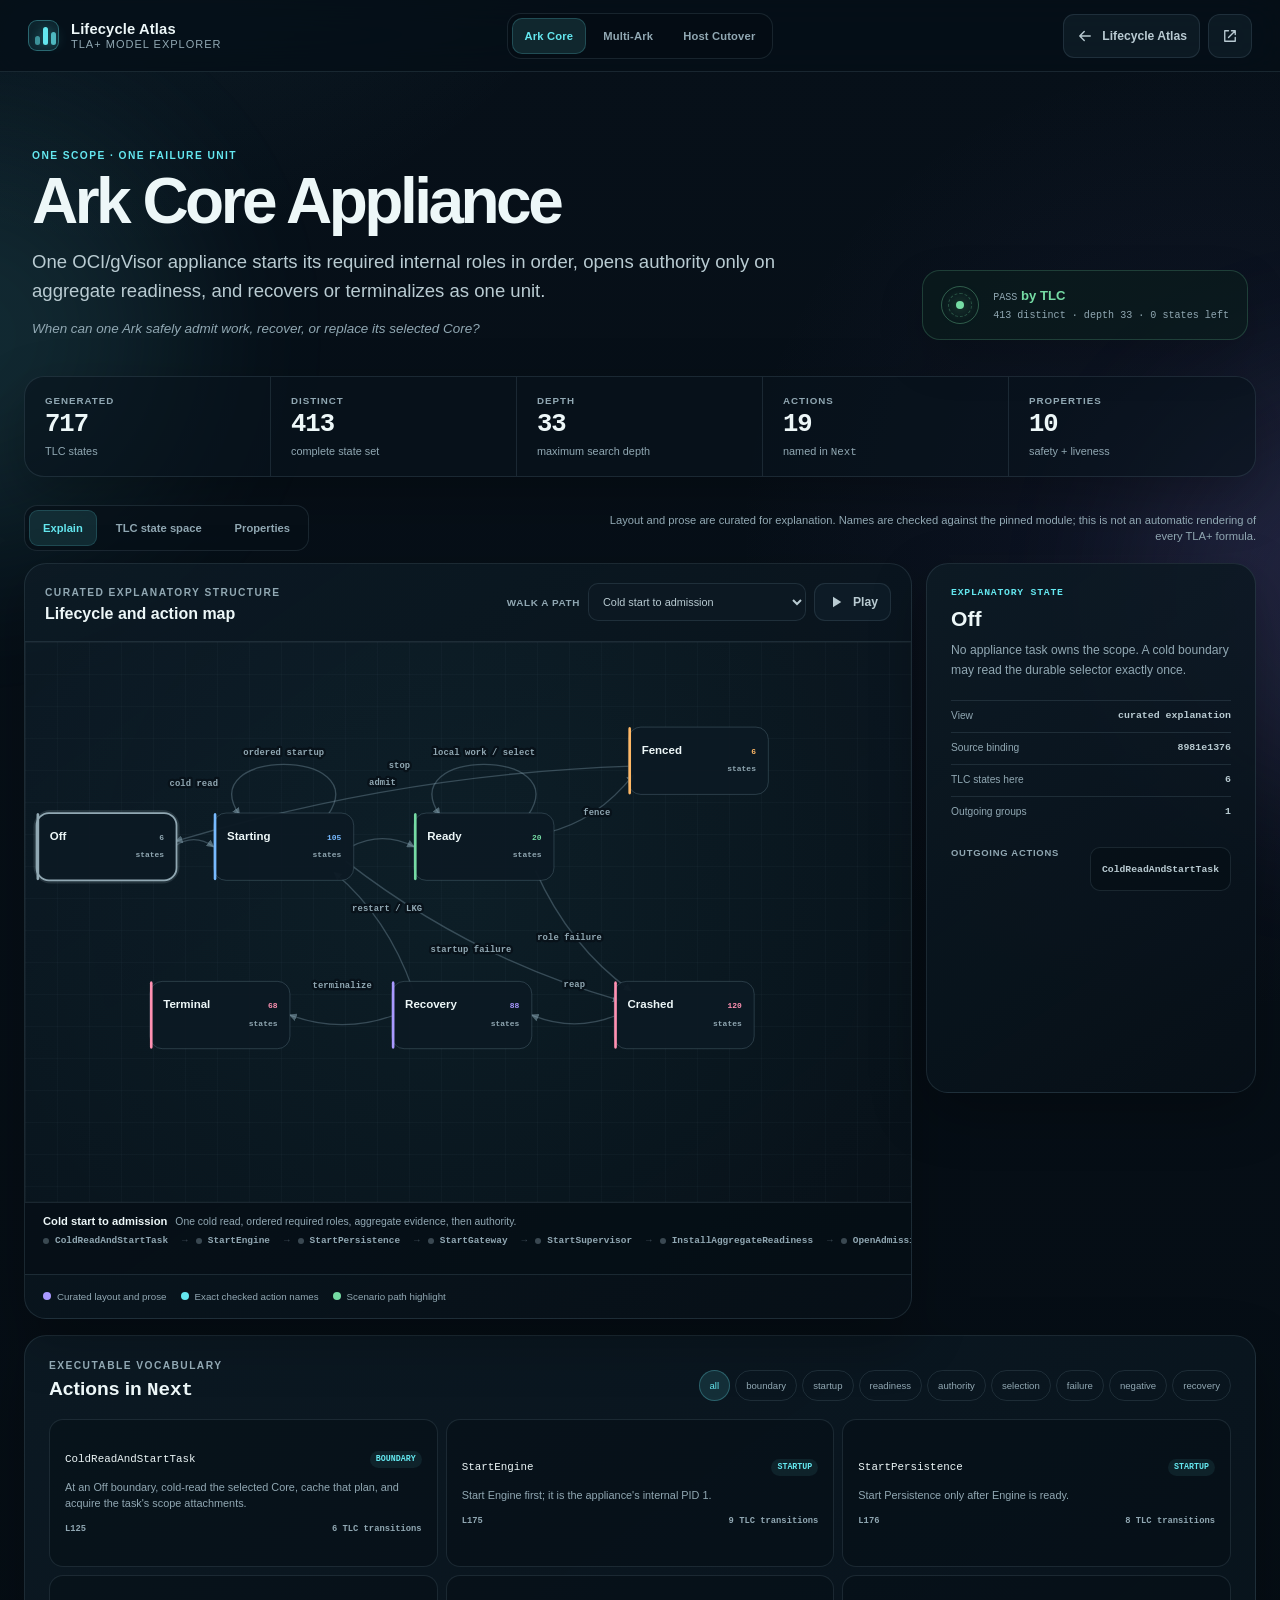
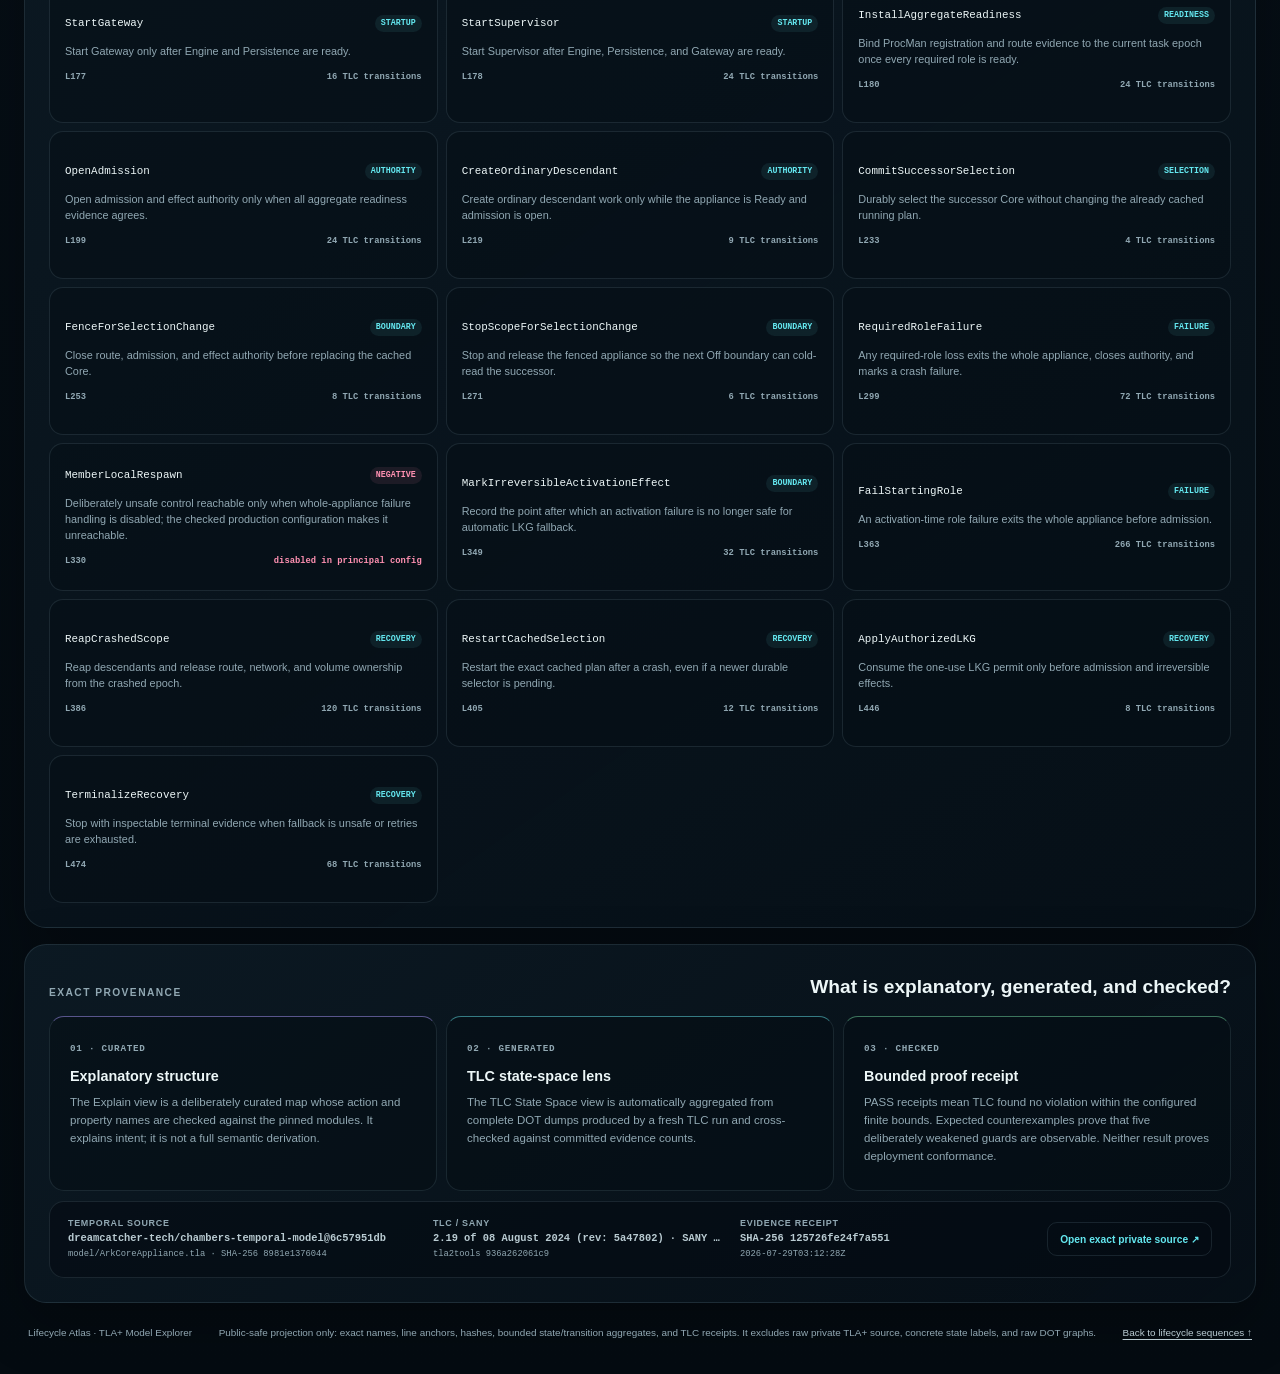
==== site/tla/index.html @ 29301f09 "feat: add checked TLA+ model explorer" ====
<!doctype html>
<html lang="en">
  <head>
    <meta charset="utf-8" />
    <meta name="viewport" content="width=device-width, initial-scale=1" />
    <meta name="description" content="Interactive, source-bound visualization of the Chambers TLA+ models and genuine TLC state-space evidence." />
    <meta name="color-scheme" content="dark" />
    <title>TLA+ Model Explorer · Lifecycle Atlas</title>
    <link rel="icon" href="../favicon.svg" type="image/svg+xml" />
    <link rel="stylesheet" href="../styles.css" />
    <link rel="stylesheet" href="./styles.css" />
    <script src="./model-data.js" defer></script>
    <script src="./app.js" defer></script>
  </head>
  <body class="tla-page">
    <a class="skip-link" href="#main-content">Skip to model explorer</a>
    <div class="ambient ambient-one" aria-hidden="true"></div>
    <div class="ambient ambient-two" aria-hidden="true"></div>

    <header class="topbar tla-topbar">
      <a class="brand" href="../" aria-label="Back to Lifecycle Atlas">
        <span class="brand-mark" aria-hidden="true"><span></span><span></span><span></span></span>
        <span class="brand-copy">
          <strong>Lifecycle Atlas</strong>
          <small>TLA+ model explorer</small>
        </span>
      </a>

      <nav class="model-switcher" id="modelSwitcher" aria-label="TLA+ model"></nav>

      <div class="top-actions">
        <a class="quiet-button atlas-link" href="../">
          <svg viewBox="0 0 24 24" aria-hidden="true"><path d="M5 12h14M11 6l-6 6 6 6" /></svg>
          <span>Lifecycle Atlas</span>
        </a>
        <a class="icon-button source-link" id="headerSourceLink" href="#" target="_blank" rel="noopener noreferrer" aria-label="Open exact temporal-model commit">
          <svg viewBox="0 0 24 24" aria-hidden="true"><path d="M14 5h5v5M10 14 19 5M19 14v5H5V5h5" /></svg>
        </a>
      </div>
    </header>

    <main id="main-content" class="tla-main">
      <section class="model-hero" aria-labelledby="modelTitle">
        <div class="hero-copy">
          <p class="eyebrow" id="modelEyebrow">Checked temporal model</p>
          <h1 id="modelTitle">Loading TLA+ model…</h1>
          <p class="hero-summary" id="modelSummary"></p>
          <p class="hero-question" id="modelQuestion"></p>
        </div>
        <div class="hero-receipt" aria-label="Model-check receipt">
          <span class="pass-orbit" aria-hidden="true"><i></i></span>
          <div>
            <strong><span id="heroStatus">—</span> by TLC</strong>
            <span id="heroReceipt">Loading checked evidence…</span>
          </div>
        </div>
      </section>

      <section class="metric-row" aria-label="Current model statistics">
        <article class="metric-card"><span>Generated</span><strong id="metricGenerated">—</strong><small>TLC states</small></article>
        <article class="metric-card"><span>Distinct</span><strong id="metricDistinct">—</strong><small>complete state set</small></article>
        <article class="metric-card"><span>Depth</span><strong id="metricDepth">—</strong><small>maximum search depth</small></article>
        <article class="metric-card"><span>Actions</span><strong id="metricActions">—</strong><small>named in <code>Next</code></small></article>
        <article class="metric-card"><span>Properties</span><strong id="metricProperties">—</strong><small>safety + liveness</small></article>
      </section>

      <section class="view-bar" aria-label="Visualization mode">
        <div class="view-tabs" id="viewTabs" role="tablist" aria-label="Visualization mode">
          <button type="button" role="tab" data-view="explain" aria-selected="true">Explain</button>
          <button type="button" role="tab" data-view="state-space" aria-selected="false">TLC state space</button>
          <button type="button" role="tab" data-view="properties" aria-selected="false">Properties</button>
        </div>
        <p id="viewDisclosure">Curated explanatory structure; exact names are checked against the module.</p>
      </section>

      <section class="explorer-grid">
        <article class="visual-card">
          <header class="visual-toolbar">
            <div>
              <span class="tool-label" id="visualKicker">Behavior map</span>
              <h2 id="visualTitle">Model structure</h2>
            </div>
            <div class="scenario-controls" id="scenarioControls">
              <label for="scenarioSelect">Walk a path</label>
              <select id="scenarioSelect" aria-label="Choose an explanatory path"></select>
              <button class="quiet-button" id="scenarioPlay" type="button" aria-label="Play selected path">
                <svg viewBox="0 0 24 24" aria-hidden="true"><path d="m8 5 11 7-11 7Z" /></svg>
                <span>Play</span>
              </button>
            </div>
          </header>

          <div class="visual-stage" id="visualStage">
            <svg id="modelSvg" viewBox="0 0 1000 600" role="img" aria-labelledby="visualTitle visualDescription"></svg>
            <p class="sr-only" id="visualDescription">Interactive model diagram. Select a state or action for details.</p>
            <div class="properties-view" id="propertiesView" hidden></div>
          </div>

          <div class="scenario-strip" id="scenarioStrip" aria-live="polite"></div>
          <footer class="visual-legend" id="visualLegend"></footer>
        </article>

        <aside class="model-inspector" aria-labelledby="inspectorTitle">
          <div class="inspector-kicker" id="inspectorKicker">Selected state</div>
          <h2 id="inspectorTitle">Choose a node</h2>
          <p id="inspectorDescription"></p>
          <dl class="inspector-facts" id="inspectorFacts"></dl>
          <div class="inspector-actions" id="inspectorActions"></div>
        </aside>
      </section>

      <section class="action-section" aria-labelledby="actionHeading">
        <header>
          <div>
            <p class="eyebrow">Executable vocabulary</p>
            <h2 id="actionHeading">Actions in <code>Next</code></h2>
          </div>
          <div class="action-filter" id="actionFilter" aria-label="Filter actions"></div>
        </header>
        <div class="action-grid" id="actionGrid"></div>
      </section>

      <section class="evidence-section" aria-labelledby="evidenceHeading">
        <header>
          <p class="eyebrow">Exact provenance</p>
          <h2 id="evidenceHeading">What is explanatory, generated, and checked?</h2>
        </header>
        <div class="evidence-grid">
          <article class="evidence-card curated">
            <span>01 · Curated</span>
            <h3>Explanatory structure</h3>
            <p id="curatedExplanation"></p>
          </article>
          <article class="evidence-card derived">
            <span>02 · Generated</span>
            <h3>TLC state-space lens</h3>
            <p id="derivedExplanation"></p>
          </article>
          <article class="evidence-card checked">
            <span>03 · Checked</span>
            <h3>Bounded proof receipt</h3>
            <p id="proofExplanation"></p>
          </article>
        </div>
        <div class="source-receipt">
          <div>
            <span class="receipt-label">Temporal source</span>
            <strong id="receiptCommit">—</strong>
            <small id="receiptModule">—</small>
          </div>
          <div>
            <span class="receipt-label">TLC / SANY</span>
            <strong id="receiptTooling">—</strong>
            <small id="receiptJar">—</small>
          </div>
          <div>
            <span class="receipt-label">Evidence receipt</span>
            <strong id="receiptEvidence">—</strong>
            <small id="receiptGenerated">—</small>
          </div>
          <a id="receiptSourceLink" href="#" target="_blank" rel="noopener noreferrer">Open exact private source ↗</a>
        </div>
      </section>

      <footer class="tla-footer">
        <span>Lifecycle Atlas · TLA+ Model Explorer</span>
        <span id="footerBoundary">Public-safe projection; bounded model evidence is not deployment conformance.</span>
        <a href="../">Back to lifecycle sequences ↑</a>
      </footer>
    </main>

    <noscript>This explorer requires JavaScript to render the generated model projection.</noscript>
  </body>
</html>
---- site/styles.css ----
@layer reset, base, components, utilities, responsive;

@layer reset {
  *, *::before, *::after { box-sizing: border-box; }
  html { scroll-behavior: smooth; overflow-anchor: none; }
  body, h1, h2, h3, p, dl, dd { margin: 0; }
  button, input, select { font: inherit; }
  button { color: inherit; }
  svg { display: block; }
  [hidden] { display: none !important; }
}

@layer base {
  :root {
    color-scheme: dark;
    --bg: #071019;
    --bg-deep: #040b11;
    --surface: rgba(12, 24, 34, 0.88);
    --surface-solid: #0c1822;
    --surface-raised: #11212d;
    --surface-soft: rgba(19, 36, 48, 0.62);
    --line: rgba(165, 201, 216, 0.13);
    --line-strong: rgba(165, 201, 216, 0.24);
    --text: #edf7f8;
    --muted: #91a8b3;
    --muted-strong: #b9cbd2;
    --i3: #64e7ef;
    --i3-soft: rgba(100, 231, 239, 0.12);
    --host: #ffb866;
    --host-soft: rgba(255, 184, 102, 0.12);
    --violet: #a999ff;
    --green: #75dba4;
    --rose: #ff91b2;
    --blue: #77baff;
    --danger: #ff7c86;
    --focus: rgba(100, 231, 239, 0.52);
    --doc-accent: var(--i3);
    --doc-accent-soft: rgba(100, 231, 239, 0.1);
    --shadow: 0 20px 55px rgba(0, 0, 0, 0.27);
    --radius-xl: 24px;
    --radius-lg: 18px;
    --radius-md: 13px;
    --mono: "SFMono-Regular", "Cascadia Code", "Roboto Mono", Consolas, monospace;
    --sans: Inter, ui-sans-serif, -apple-system, BlinkMacSystemFont, "Segoe UI", sans-serif;
  }

  body {
    min-height: 100vh;
    overflow-x: hidden;
    background:
      radial-gradient(circle at 10% -10%, rgba(81, 172, 191, 0.13), transparent 34rem),
      radial-gradient(circle at 95% 18%, rgba(109, 86, 180, 0.10), transparent 30rem),
      linear-gradient(180deg, var(--bg) 0%, var(--bg-deep) 100%);
    color: var(--text);
    font-family: var(--sans);
    -webkit-font-smoothing: antialiased;
  }

  body[data-document="cardflow"] {
    --doc-accent: var(--violet);
    --doc-accent-soft: rgba(169, 153, 255, 0.11);
  }

  body::before {
    position: fixed;
    inset: 0;
    z-index: -3;
    content: "";
    pointer-events: none;
    opacity: 0.16;
    background-image:
      linear-gradient(rgba(255, 255, 255, 0.025) 1px, transparent 1px),
      linear-gradient(90deg, rgba(255, 255, 255, 0.025) 1px, transparent 1px);
    background-size: 44px 44px;
    mask-image: linear-gradient(to bottom, black, transparent 72%);
  }

  button, select, input { -webkit-tap-highlight-color: transparent; }
  button { border: 0; cursor: pointer; }
  button:focus-visible, select:focus-visible, input:focus-visible, [tabindex]:focus-visible, a:focus-visible {
    outline: 2px solid var(--i3);
    outline-offset: 3px;
  }

  a { color: inherit; }
  code, kbd { font-family: var(--mono); }
  ::selection { background: rgba(100, 231, 239, 0.25); color: white; }
  ::-webkit-scrollbar { width: 10px; height: 10px; }
  ::-webkit-scrollbar-track { background: rgba(3, 10, 15, 0.38); }
  ::-webkit-scrollbar-thumb { border: 3px solid transparent; border-radius: 999px; background: rgba(137, 170, 183, 0.32); background-clip: padding-box; }
  ::-webkit-scrollbar-thumb:hover { background: rgba(137, 170, 183, 0.5); background-clip: padding-box; }
}

@layer components {
  .ambient {
    position: fixed;
    z-index: -2;
    width: 26rem;
    height: 26rem;
    border-radius: 999px;
    pointer-events: none;
    filter: blur(90px);
    opacity: 0.12;
  }
  .ambient-one { top: 8rem; left: -15rem; background: var(--i3); }
  .ambient-two { top: 43%; right: -18rem; background: var(--violet); }

  .skip-link {
    position: fixed;
    z-index: 100;
    top: 0.75rem;
    left: 0.75rem;
    padding: 0.7rem 1rem;
    border-radius: 10px;
    background: var(--text);
    color: var(--bg);
    font-weight: 700;
    transform: translateY(-180%);
    transition: transform 160ms ease;
  }
  .skip-link:focus { transform: translateY(0); }

  .topbar {
    position: sticky;
    z-index: 40;
    top: 0;
    display: grid;
    grid-template-columns: 1fr auto 1fr;
    align-items: center;
    min-height: 72px;
    padding: 0 28px;
    border-bottom: 1px solid var(--line);
    background: rgba(6, 15, 23, 0.78);
    backdrop-filter: blur(22px) saturate(140%);
  }

  .brand {
    display: inline-flex;
    justify-self: start;
    align-items: center;
    min-height: 44px;
    gap: 12px;
    text-decoration: none;
  }
  .brand-mark {
    position: relative;
    display: grid;
    grid-template-columns: repeat(3, 5px);
    align-items: end;
    gap: 3px;
    width: 31px;
    height: 31px;
    padding: 6px;
    border: 1px solid rgba(100, 231, 239, 0.35);
    border-radius: 9px;
    background: rgba(100, 231, 239, 0.08);
    box-shadow: inset 0 0 20px rgba(100, 231, 239, 0.04);
  }
  .brand-mark span { width: 5px; border-radius: 5px; background: var(--i3); box-shadow: 0 0 12px rgba(100, 231, 239, 0.4); }
  .brand-mark span:nth-child(1) { height: 9px; opacity: 0.55; }
  .brand-mark span:nth-child(2) { height: 18px; }
  .brand-mark span:nth-child(3) { height: 13px; opacity: 0.75; }
  .brand-copy { display: grid; gap: 1px; }
  .brand-copy strong { font-size: 0.92rem; letter-spacing: 0.01em; }
  .brand-copy small { color: var(--muted); font-size: 0.69rem; letter-spacing: 0.09em; text-transform: uppercase; }

  .document-switcher {
    display: grid;
    grid-template-columns: repeat(2, minmax(112px, 1fr));
    justify-self: center;
    gap: 4px;
    padding: 4px;
    border: 1px solid var(--line);
    border-radius: 14px;
    background: rgba(4, 12, 18, 0.48);
  }
  .document-tab {
    display: grid;
    gap: 3px;
    min-height: 46px;
    padding: 7px 14px;
    border-radius: 10px;
    background: transparent;
    color: var(--muted);
    text-align: left;
  }
  .document-tab span { color: var(--muted-strong); font-size: 0.72rem; font-weight: 740; }
  .document-tab small { font: 0.52rem/1 var(--mono); }
  .document-tab:hover { background: rgba(255, 255, 255, 0.035); color: var(--text); }
  .document-tab.is-active {
    background: var(--doc-accent-soft);
    color: var(--doc-accent);
    box-shadow: inset 0 0 0 1px color-mix(in srgb, var(--doc-accent) 24%, transparent);
  }
  .document-tab.is-active span { color: var(--text); }

  .top-actions { display: flex; justify-self: end; align-items: center; gap: 8px; }
  .icon-button, .quiet-button, .text-button, .transport-button, .play-button, .speed-button {
    display: inline-flex;
    align-items: center;
    justify-content: center;
    border: 1px solid var(--line);
    background: rgba(16, 31, 42, 0.72);
    transition: border-color 160ms ease, background 160ms ease, color 160ms ease, transform 160ms ease;
  }
  .icon-button:hover, .quiet-button:hover, .transport-button:hover, .speed-button:hover { border-color: var(--line-strong); background: rgba(27, 47, 61, 0.85); }
  .icon-button:active, .quiet-button:active, .transport-button:active, .play-button:active { transform: translateY(1px); }
  .icon-button { width: 44px; height: 44px; border-radius: 12px; color: var(--muted-strong); }
  .icon-button.small { width: 44px; height: 44px; border-radius: 11px; font-size: 1.15rem; }
  .icon-button svg, .quiet-button svg { width: 18px; height: 18px; fill: none; stroke: currentColor; stroke-width: 1.8; stroke-linecap: round; stroke-linejoin: round; }
  .quiet-button { min-height: 44px; gap: 8px; padding: 0 12px; border-radius: 11px; color: var(--muted-strong); font-size: 0.76rem; font-weight: 650; }
  .tla-model-link { text-decoration: none; }
  .quiet-button kbd { margin-left: 3px; padding: 3px 5px; border: 1px solid var(--line); border-radius: 5px; color: var(--muted); font-size: 0.61rem; }
  .text-button { padding: 0; border: 0; background: none; color: var(--muted-strong); text-decoration: underline; text-underline-offset: 3px; }

  .mobile-scene-bar { display: none; }

  .workspace {
    display: grid;
    grid-template-columns: 258px minmax(0, 1fr);
    width: min(1720px, 100%);
    margin: 0 auto;
  }

  .journey-panel {
    position: sticky;
    top: 72px;
    align-self: start;
    height: calc(100vh - 72px);
    min-height: 640px;
    padding: 34px 20px 22px 24px;
    overflow-y: auto;
    border-right: 1px solid var(--line);
    background: linear-gradient(180deg, rgba(7, 17, 25, 0.52), rgba(5, 12, 18, 0.15));
  }
  .eyebrow, .tool-label {
    color: var(--muted);
    font-size: 0.64rem;
    font-weight: 760;
    letter-spacing: 0.14em;
    text-transform: uppercase;
  }
  .journey-heading { padding: 0 8px 20px; }
  .journey-heading p { margin-top: 7px; color: var(--muted); font-size: 0.79rem; line-height: 1.45; }
  .journey-list { display: grid; gap: 5px; }
  .journey-item {
    position: relative;
    display: grid;
    grid-template-columns: 31px minmax(0, 1fr) auto;
    align-items: center;
    gap: 9px;
    width: 100%;
    min-height: 58px;
    padding: 8px 9px;
    border: 1px solid transparent;
    border-radius: 13px;
    background: transparent;
    color: var(--muted-strong);
    text-align: left;
  }
  .journey-item::before {
    position: absolute;
    top: 11px;
    bottom: 11px;
    left: -5px;
    width: 2px;
    border-radius: 999px;
    background: var(--doc-accent);
    content: "";
    opacity: 0;
    box-shadow: 0 0 12px var(--doc-accent);
  }
  .journey-item:hover { background: rgba(255, 255, 255, 0.025); color: var(--text); }
  .journey-item.is-active { border-color: color-mix(in srgb, var(--doc-accent) 22%, transparent); background: var(--doc-accent-soft); color: var(--text); }
  .journey-item.is-active::before { opacity: 1; }
  .journey-number {
    display: grid;
    place-items: center;
    width: 29px;
    height: 29px;
    border: 1px solid var(--line);
    border-radius: 9px;
    color: var(--muted);
    font: 600 0.64rem/1 var(--mono);
  }
  .journey-item.is-active .journey-number { border-color: color-mix(in srgb, var(--doc-accent) 42%, transparent); color: var(--doc-accent); background: var(--doc-accent-soft); }
  .journey-name { min-width: 0; }
  .journey-name span { display: block; overflow: hidden; font-size: 0.77rem; font-weight: 680; text-overflow: ellipsis; white-space: nowrap; }
  .journey-name small { display: block; margin-top: 3px; color: var(--muted); font: 0.62rem/1.2 var(--mono); }
  .journey-later { width: 6px; height: 6px; border-radius: 50%; background: var(--violet); box-shadow: 0 0 8px rgba(169, 153, 255, 0.5); }

  .source-card {
    margin-top: 24px;
    padding: 14px;
    border: 1px solid var(--line);
    border-radius: 16px;
    background: rgba(13, 26, 35, 0.56);
  }
  .source-card-top { display: flex; align-items: center; gap: 10px; }
  .source-icon { display: grid; place-items: center; width: 30px; height: 30px; border-radius: 9px; background: var(--i3-soft); color: var(--i3); font-size: 1.1rem; }
  .source-card-top div { display: grid; gap: 2px; }
  .source-card-top strong { font-size: 0.71rem; }
  .source-card-top span { color: var(--muted); font: 0.62rem/1 var(--mono); }
  .source-card dl { display: grid; grid-template-columns: repeat(2, 1fr); gap: 9px 6px; margin-top: 14px; }
  .source-card dl div { display: grid; gap: 3px; }
  .source-card dt { color: var(--muted); font-size: 0.55rem; text-transform: uppercase; }
  .source-card dd { font: 650 0.77rem/1 var(--mono); }
  .source-mode { display: block; margin-top: 13px; padding-top: 11px; border-top: 1px solid var(--line); color: var(--muted); font-size: 0.57rem; line-height: 1.4; }
  .source-document-link {
    display: flex;
    align-items: center;
    justify-content: space-between;
    min-height: 40px;
    margin-top: 8px;
    padding: 0 10px;
    border: 1px solid rgba(100, 231, 239, 0.16);
    border-radius: 10px;
    background: rgba(100, 231, 239, 0.045);
    color: var(--i3);
    font-size: 0.62rem;
    font-weight: 680;
    text-decoration: none;
  }
  .source-document-link:hover { border-color: rgba(100, 231, 239, 0.34); background: rgba(100, 231, 239, 0.08); }

  main { min-width: 0; padding: 48px clamp(24px, 3.5vw, 58px) 30px; }
  .scene-heading { display: flex; align-items: end; justify-content: space-between; gap: 36px; min-height: 151px; max-width: 1360px; margin: 0 auto 29px; }
  .scene-copy { max-width: 760px; }
  .scene-kicker-row { display: flex; align-items: center; gap: 10px; margin-bottom: 10px; }
  .scene-kicker { color: var(--doc-accent); font: 700 0.68rem/1 var(--mono); letter-spacing: 0.11em; text-transform: uppercase; }
  .status-pill { padding: 5px 8px; border: 1px solid rgba(117, 219, 164, 0.22); border-radius: 999px; background: rgba(117, 219, 164, 0.07); color: var(--green); font: 650 0.56rem/1 var(--mono); text-transform: uppercase; }
  .status-pill.is-later { border-color: rgba(169, 153, 255, 0.24); background: rgba(169, 153, 255, 0.08); color: var(--violet); }
  .status-pill.is-core { border-color: rgba(100, 231, 239, 0.24); background: var(--i3-soft); color: var(--i3); }
  .status-pill.is-working { border-color: rgba(169, 153, 255, 0.28); background: rgba(169, 153, 255, 0.09); color: #c7bcff; }
  .scene-heading h1 { max-width: 760px; font-size: clamp(2rem, 3.5vw, 3.55rem); font-weight: 720; letter-spacing: -0.048em; line-height: 0.98; text-wrap: balance; }
  .scene-heading h1::after { color: var(--doc-accent); content: "."; }
  .scene-heading > .scene-copy > p:not(.scene-question) { max-width: 690px; margin-top: 14px; color: var(--muted-strong); font-size: clamp(0.93rem, 1.3vw, 1.06rem); line-height: 1.58; }
  .scene-question { display: flex; gap: 9px; max-width: 710px; margin-top: 10px; color: var(--muted); font-size: 0.8rem; line-height: 1.5; }
  .scene-question > span:first-child { color: var(--doc-accent); }
  .scene-metrics { display: grid; grid-template-columns: repeat(2, minmax(88px, 1fr)); gap: 8px; flex: 0 0 auto; }
  .metric {
    min-width: 100px;
    padding: 13px 14px;
    border: 1px solid var(--line);
    border-radius: 14px;
    background: rgba(12, 24, 34, 0.58);
  }
  .metric strong { display: block; font: 680 1.05rem/1 var(--mono); }
  .metric span { display: block; margin-top: 6px; color: var(--muted); font-size: 0.57rem; letter-spacing: 0.1em; text-transform: uppercase; }

  .view-switcher {
    display: grid;
    grid-template-columns: repeat(4, minmax(0, 1fr));
    max-width: 1360px;
    margin: 0 auto 16px;
    padding: 5px;
    border: 1px solid var(--line);
    border-radius: 17px;
    background: rgba(9, 19, 27, 0.7);
  }
  .view-tab {
    position: relative;
    display: grid;
    grid-template-columns: 28px auto;
    grid-template-rows: auto auto;
    column-gap: 10px;
    justify-content: center;
    align-items: center;
    min-height: 56px;
    padding: 8px 14px;
    border-radius: 12px;
    background: transparent;
    color: var(--muted);
  }
  .view-tab svg { grid-row: 1 / span 2; width: 21px; height: 21px; fill: none; stroke: currentColor; stroke-width: 1.6; stroke-linecap: round; stroke-linejoin: round; }
  .view-tab span { align-self: end; color: var(--muted-strong); font-size: 0.76rem; font-weight: 720; }
  .view-tab small { align-self: start; font-size: 0.59rem; }
  .view-tab:hover { color: var(--text); }
  .view-tab.is-active { background: rgba(100, 231, 239, 0.075); color: var(--i3); box-shadow: inset 0 0 0 1px rgba(100, 231, 239, 0.13); }
  .view-tab.is-active span { color: var(--text); }

  .explorer-view { max-width: 1360px; margin: 0 auto; }
  .explorer-view:not(.is-active) { display: none; }
  .tool-row {
    display: flex;
    align-items: center;
    gap: 16px;
    min-height: 58px;
    margin-bottom: 12px;
    padding: 9px 12px;
    border: 1px solid var(--line);
    border-radius: 15px;
    background: rgba(11, 23, 32, 0.66);
  }
  .filter-group { display: flex; align-items: center; gap: 10px; }
  .segmented { display: inline-flex; gap: 3px; padding: 3px; border: 1px solid var(--line); border-radius: 11px; background: rgba(3, 10, 15, 0.35); }
  .segmented button { display: inline-flex; align-items: center; justify-content: center; gap: 6px; min-height: 44px; padding: 0 11px; border-radius: 8px; background: transparent; color: var(--muted); font-size: 0.67rem; font-weight: 670; }
  .segmented button:hover { color: var(--text); }
  .segmented button.is-active { background: rgba(118, 151, 165, 0.15); color: var(--text); box-shadow: 0 1px 8px rgba(0, 0, 0, 0.18); }
  .legend-dot { width: 6px; height: 6px; border-radius: 50%; }
  .legend-dot.i3 { background: var(--i3); box-shadow: 0 0 7px rgba(100, 231, 239, 0.55); }
  .legend-dot.host { background: var(--host); box-shadow: 0 0 7px rgba(255, 184, 102, 0.5); }
  .select-control { display: flex; align-items: center; gap: 9px; color: var(--muted); font-size: 0.64rem; }
  .select-control select, .mobile-scene-bar select {
    height: 44px;
    max-width: 210px;
    padding: 0 30px 0 10px;
    border: 1px solid var(--line);
    border-radius: 9px;
    background: #0c1923;
    color: var(--muted-strong);
    font-size: 0.67rem;
  }
  .zoom-control { display: flex; align-items: center; gap: 7px; margin-left: auto; }
  .zoom-control output { min-width: 42px; color: var(--muted); font: 0.61rem/1 var(--mono); text-align: center; }

  .trace-grid { display: grid; grid-template-columns: minmax(0, 1fr); gap: 12px; align-items: start; }
  .map-grid { display: grid; grid-template-columns: minmax(0, 1fr) 316px; gap: 12px; align-items: start; }
  #callInspector {
    height: var(--call-inspector-height, 410px);
    min-height: var(--call-inspector-height, 410px);
  }
  .call-inspector {
    position: relative;
    top: auto;
    display: grid;
    grid-template-columns: minmax(230px, 0.8fr) minmax(280px, 1.2fr);
    gap: 20px;
  }
  .call-inspector .inspector-type-row, .call-inspector .inspector-function, .call-inspector .inspector-route, .call-inspector .call-function-meta { grid-column: 1; }
  .call-inspector .contract-block, .call-inspector .context-block, .call-inspector .inspector-actions { grid-column: 2; }
  .call-inspector .contract-block { grid-row: 1 / span 3; margin-top: 0; padding-top: 0; border-top: 0; }
  .call-inspector .context-block { margin-top: 0; }
  .call-inspector .inspector-actions { align-self: end; }
  .call-inspector-measure {
    position: fixed !important;
    top: 0 !important;
    left: -200vw !important;
    height: auto !important;
    min-height: 0 !important;
    visibility: hidden !important;
    pointer-events: none !important;
  }
  .stage-card, .map-card, .inspector-card {
    border: 1px solid var(--line);
    border-radius: var(--radius-xl);
    background: linear-gradient(180deg, rgba(14, 28, 38, 0.9), rgba(8, 18, 26, 0.88));
    box-shadow: var(--shadow);
  }
  .stage-card { min-width: 0; overflow: hidden; }
  .call-now {
    display: grid;
    grid-template-columns: 58px minmax(0, 1fr);
    align-items: center;
    gap: 14px;
    min-height: 76px;
    padding: 12px 18px;
    border-bottom: 1px solid var(--line);
    background: linear-gradient(90deg, rgba(100, 231, 239, 0.055), transparent 60%);
  }
  .call-now.is-host { background: linear-gradient(90deg, rgba(255, 184, 102, 0.06), transparent 60%); }
  .call-now-index { display: grid; place-items: center; width: 52px; height: 50px; border: 1px solid var(--line); border-radius: 13px; background: rgba(3, 10, 15, 0.24); }
  .call-now-index span { color: var(--muted); font-size: 0.5rem; letter-spacing: 0.11em; text-transform: uppercase; }
  .call-now-index strong { color: var(--i3); font: 670 0.85rem/1 var(--mono); }
  .call-now.is-host .call-now-index strong { color: var(--host); }
  .call-now-route { min-width: 0; display: grid; gap: 5px; }
  .call-now-route > span { overflow: hidden; color: var(--muted); font-size: 0.66rem; line-height: 1.35; text-overflow: ellipsis; white-space: nowrap; }
  .call-now-route code { overflow: hidden; color: var(--text); font-size: clamp(0.75rem, 1.3vw, 0.9rem); text-overflow: ellipsis; white-space: nowrap; }

  .sequence-viewport {
    position: relative;
    height: auto;
    min-height: 0;
    overflow-x: auto;
    overflow-y: hidden;
    overflow-y: clip;
    overscroll-behavior-x: contain;
    background:
      radial-gradient(circle at 50% 0, rgba(100, 231, 239, 0.035), transparent 44%),
      linear-gradient(180deg, rgba(2, 9, 14, 0.22), rgba(3, 10, 15, 0.4));
    touch-action: pan-x pan-y;
  }
  .sequence-actor-header {
    position: fixed;
    z-index: 30;
    display: none;
    overflow: hidden;
    pointer-events: none;
    background: rgba(7, 17, 23, 0.96);
    border-top: 1px solid rgba(126, 165, 180, 0.2);
    border-bottom: 1px solid rgba(126, 165, 180, 0.2);
    box-shadow: 0 10px 26px rgba(0, 0, 0, 0.34);
    backdrop-filter: blur(12px);
  }
  .sequence-actor-header.is-visible { display: block; }
  #stickyActorSvg {
    display: block;
    max-width: none;
    transform-origin: 0 0;
    will-change: transform;
  }
  #stickyActorSvg .svg-actor { cursor: default; }
  #stickyActorSvg .sticky-actor-background { fill: rgba(7, 17, 23, 0.98); }
  #stickyActorSvg .sticky-actor-rule { stroke: rgba(126, 165, 180, 0.22); stroke-width: 1; }
  .sequence-viewport::after {
    position: sticky;
    bottom: 8px;
    left: calc(100% - 135px);
    display: block;
    width: max-content;
    padding: 5px 8px;
    border: 1px solid var(--line);
    border-radius: 999px;
    background: rgba(5, 13, 19, 0.78);
    color: var(--muted);
    content: "scroll ↔ to explore";
    font: 0.53rem/1 var(--mono);
    pointer-events: none;
    opacity: 0.7;
    backdrop-filter: blur(8px);
  }
  #sequenceSvg { display: block; overflow: visible; }
  #sequenceSvg text, #stickyActorSvg text, #mapSvg text { user-select: none; }
  .sequence-lane { stroke: rgba(155, 192, 207, 0.17); stroke-width: 1; stroke-dasharray: 3 7; }
  .sequence-lane.is-focused { stroke: rgba(100, 231, 239, 0.5); }
  .svg-actor { cursor: pointer; }
  .svg-actor rect { fill: #0e1d27; stroke: rgba(158, 196, 211, 0.21); stroke-width: 1; transition: opacity 160ms ease, stroke 160ms ease; }
  .svg-actor .actor-accent { stroke: none; }
  .svg-actor text { fill: #dcecef; font-family: var(--sans); font-size: 11px; font-weight: 660; text-anchor: middle; }
  .svg-actor .actor-role-label { fill: #94aab4; font-size: 8.5px; font-weight: 720; letter-spacing: 0.1em; text-transform: uppercase; }
  .svg-actor.is-dim { opacity: 0.28; }
  .svg-actor.is-focused rect { stroke: rgba(100, 231, 239, 0.68); stroke-width: 1.5; filter: drop-shadow(0 0 9px rgba(100, 231, 239, 0.16)); }
  .call-row { cursor: pointer; transition: opacity 160ms ease; }
  .call-row .row-hit { fill: transparent; }
  .call-row:hover .row-hit { fill: rgba(255, 255, 255, 0.018); }
  .call-row .row-focus { fill: transparent; stroke: transparent; }
  .call-row.is-current .row-focus { fill: rgba(100, 231, 239, 0.045); stroke: rgba(100, 231, 239, 0.11); }
  .call-row.is-current.is-host .row-focus { fill: rgba(255, 184, 102, 0.045); stroke: rgba(255, 184, 102, 0.11); }
  .call-row.is-dim { opacity: 0.13; }
  .call-row.is-past:not(.is-current) { opacity: 0.43; }
  .call-line { fill: none; stroke-width: 1.45; vector-effect: non-scaling-stroke; }
  .call-line.i3 { stroke: var(--i3); }
  .call-line.host { stroke: var(--host); }
  .call-row.is-current .call-line { stroke-width: 2.1; stroke-dasharray: 8 5; animation: signal-flow 780ms linear infinite; filter: drop-shadow(0 0 5px currentColor); }
  .endpoint { stroke-width: 1.5; }
  .endpoint.i3 { fill: #071019; stroke: var(--i3); }
  .endpoint.host { fill: #071019; stroke: var(--host); }
  .call-pill { fill: rgba(7, 17, 25, 0.97); stroke: rgba(151, 187, 201, 0.2); }
  .call-row.is-current .call-pill { stroke: rgba(100, 231, 239, 0.65); }
  .call-row.is-current.is-host .call-pill { stroke: rgba(255, 184, 102, 0.67); }
  .call-text { fill: #e3f0f2; font-family: var(--mono); font-size: 10.8px; font-weight: 640; text-anchor: middle; }
  .step-number { fill: #78909b; font-family: var(--mono); font-size: 9.5px; text-anchor: middle; }
  .call-row.is-current .step-number { fill: var(--text); }
  .svg-branch { fill: #a59bd9; font-family: var(--sans); font-size: 9px; font-weight: 640; }
  .svg-kind { font-family: var(--sans); font-size: 8px; font-weight: 780; letter-spacing: 0.1em; text-anchor: middle; }

  @keyframes signal-flow { to { stroke-dashoffset: -26; } }

  .playback {
    display: grid;
    grid-template-columns: auto minmax(130px, 1fr) auto;
    align-items: center;
    gap: 17px;
    min-height: 86px;
    padding: 13px 17px;
    border-bottom: 1px solid var(--line);
    background: rgba(5, 14, 21, 0.65);
  }
  .transport { display: flex; align-items: center; gap: 6px; }
  .transport-button { width: 44px; height: 44px; border-radius: 12px; color: var(--muted-strong); }
  .reset-button { color: var(--i3); }
  .transport-button svg, .play-button svg { width: 18px; height: 18px; fill: none; stroke: currentColor; stroke-width: 1.75; stroke-linecap: round; stroke-linejoin: round; }
  .play-button { width: 48px; height: 48px; border-color: rgba(100, 231, 239, 0.32); border-radius: 15px; background: var(--i3); color: #041116; box-shadow: 0 7px 23px rgba(100, 231, 239, 0.16); }
  .play-button:hover { background: #85f4fa; }
  .play-button .pause-icon { display: none; }
  .play-button.is-playing .play-icon { display: none; }
  .play-button.is-playing .pause-icon { display: block; }
  .scrubber-wrap { min-width: 0; }
  #stepScrubber { width: 100%; height: 18px; margin: 0; accent-color: var(--i3); cursor: pointer; }
  .scrubber-meta { display: flex; justify-content: space-between; gap: 12px; margin-top: 4px; color: var(--muted); font: 0.57rem/1 var(--mono); }
  .speed-button { display: grid; gap: 3px; min-width: 64px; min-height: 46px; padding: 7px 10px; border-radius: 12px; }
  .speed-button span { color: var(--muted); font-size: 0.49rem; letter-spacing: 0.1em; text-transform: uppercase; }
  .speed-button strong { color: var(--muted-strong); font: 0.71rem/1 var(--mono); }

  .inspector-card { position: sticky; top: 88px; min-height: 410px; padding: 20px; overflow: hidden; }
  .inspector-card::before {
    position: absolute;
    top: 0;
    right: 0;
    left: 0;
    height: 2px;
    background: linear-gradient(90deg, transparent, var(--i3), transparent);
    content: "";
    opacity: 0.6;
  }
  .inspector-card.is-host::before { background: linear-gradient(90deg, transparent, var(--host), transparent); }
  .inspector-empty { display: grid; place-items: center; min-height: 360px; color: var(--muted); font-size: 0.75rem; text-align: center; }
  .inspector-type-row { display: flex; align-items: center; justify-content: space-between; gap: 8px; }
  .kind-badge, .usage-badge, .owner-badge {
    display: inline-flex;
    align-items: center;
    gap: 6px;
    width: fit-content;
    padding: 6px 8px;
    border: 1px solid rgba(100, 231, 239, 0.2);
    border-radius: 999px;
    background: var(--i3-soft);
    color: var(--i3);
    font: 700 0.55rem/1 var(--mono);
    letter-spacing: 0.06em;
    text-transform: uppercase;
  }
  .kind-badge.host { border-color: rgba(255, 184, 102, 0.22); background: var(--host-soft); color: var(--host); }
  .usage-badge, .owner-badge { border-color: var(--line); background: rgba(255, 255, 255, 0.025); color: var(--muted); letter-spacing: 0; text-transform: none; }
  .inspector-step { color: var(--muted); font: 0.61rem/1 var(--mono); }
  .inspector-function { margin-top: 16px; overflow-wrap: anywhere; color: var(--text); font: 680 clamp(0.88rem, 1.5vw, 1.05rem)/1.45 var(--mono); }
  .inspector-route { display: flex; align-items: center; gap: 8px; margin-top: 13px; color: var(--muted-strong); font-size: 0.72rem; }
  .inspector-route .route-node {
    min-width: 0;
    max-width: 47%;
    padding: 5px 7px;
    overflow-wrap: anywhere;
    border: 1px solid var(--line);
    border-radius: 8px;
    line-height: 1.3;
  }
  .inspector-route .route-node:first-child { text-align: right; }
  .inspector-route .route-arrow { flex: 0 0 auto; color: var(--i3); }
  .inspector-card.is-host .inspector-route .route-arrow { color: var(--host); }
  .call-function-meta {
    display: grid;
    grid-template-columns: repeat(auto-fit, minmax(118px, 1fr));
    gap: 6px;
    align-self: start;
    margin-top: 12px;
  }
  .call-function-meta > div {
    min-width: 0;
    padding: 9px 10px;
    border: 1px solid var(--line);
    border-radius: 10px;
    background: rgba(255, 255, 255, 0.022);
  }
  .call-function-meta dt { color: var(--muted); font: 700 0.49rem/1 var(--mono); letter-spacing: 0.1em; text-transform: uppercase; }
  .call-function-meta dd { margin-top: 6px; overflow-wrap: anywhere; color: var(--muted-strong); font: 650 0.61rem/1.35 var(--mono); }
  .contract-block { margin-top: 20px; padding-top: 18px; border-top: 1px solid var(--line); }
  .contract-block h3, .context-block h3 { color: var(--muted); font-size: 0.57rem; letter-spacing: 0.13em; text-transform: uppercase; }
  .contract-block p { margin-top: 8px; color: var(--muted-strong); font-size: 0.75rem; line-height: 1.62; }
  .context-block { margin-top: 18px; }
  .context-list { display: grid; gap: 7px; margin-top: 9px; padding: 0; list-style: none; }
  .context-list li { position: relative; padding-left: 14px; color: var(--muted); font-size: 0.68rem; line-height: 1.48; }
  .context-list li::before { position: absolute; top: 0.55em; left: 1px; width: 5px; height: 5px; border-radius: 50%; background: var(--violet); content: ""; }
  .inspector-actions { display: grid; grid-template-columns: 1fr 1fr; gap: 7px; margin-top: 20px; }
  .inspector-actions button { min-height: 44px; }

  .map-intro, .catalog-heading, .dictionary-heading { display: flex; align-items: end; justify-content: space-between; gap: 25px; margin: 27px 2px 14px; }
  .map-intro h2, .catalog-heading h2, .dictionary-heading h2 { margin-top: 6px; font-size: clamp(1.25rem, 2.1vw, 1.75rem); letter-spacing: -0.035em; }
  .map-intro p, .catalog-heading p, .dictionary-heading p { margin-top: 7px; color: var(--muted); font-size: 0.75rem; line-height: 1.5; }
  .role-legend { display: flex; flex-wrap: wrap; justify-content: end; gap: 6px 11px; max-width: 510px; }
  .role-legend span { display: inline-flex; align-items: center; gap: 6px; color: var(--muted); font-size: 0.58rem; }
  .role-legend i { width: 7px; height: 7px; border-radius: 2px; }
  .map-card { min-width: 0; overflow: hidden; }
  .map-toolbar { display: flex; align-items: center; justify-content: space-between; min-height: 54px; padding: 8px 14px 8px 18px; border-bottom: 1px solid var(--line); color: var(--muted); font: 0.63rem/1 var(--mono); }
  .map-viewport { min-height: 590px; overflow: auto; background: radial-gradient(circle at center, rgba(100, 231, 239, 0.04), transparent 52%); }
  #mapSvg { min-width: 680px; }
  .map-edge { fill: none; opacity: 0.42; transition: opacity 160ms ease, stroke-width 160ms ease; }
  .map-edge.i3 { stroke: var(--i3); }
  .map-edge.host { stroke: var(--host); }
  .map-edge.is-mixed { stroke: var(--violet); }
  .map-edge.is-focused { opacity: 0.98; filter: drop-shadow(0 0 5px currentColor); }
  .map-edge.is-dim { opacity: 0.07; }
  .map-edge-hit { fill: none; stroke: transparent; stroke-width: 34; cursor: pointer; }
  .map-count circle { fill: #0b1821; stroke: rgba(149, 188, 203, 0.28); }
  .map-count text { fill: var(--muted-strong); font: 670 10px/1 var(--mono); text-anchor: middle; dominant-baseline: middle; }
  .map-node { cursor: pointer; transition: opacity 160ms ease; }
  .map-node rect { fill: #0d1b25; stroke-width: 1.2; }
  .map-node text { fill: #e4f0f2; font: 660 12px/1 var(--sans); text-anchor: middle; }
  .map-node .map-role { fill: #98adb6; font-size: 8.5px; font-weight: 760; letter-spacing: 0.1em; }
  .map-node .map-activity { fill: #afc0c7; font: 9.5px/1 var(--mono); }
  .map-node.is-focused rect { stroke-width: 2; filter: drop-shadow(0 0 11px rgba(100, 231, 239, 0.16)); }
  .map-node.is-dim { opacity: 0.18; }
  .map-detail { min-height: 420px; }
  .map-detail h3 { margin-top: 13px; font-size: 1.02rem; letter-spacing: -0.02em; }
  .map-detail > p { margin-top: 8px; color: var(--muted); font-size: 0.7rem; line-height: 1.5; }
  .map-call-list { display: grid; gap: 6px; margin-top: 17px; }
  .map-call-button { display: grid; grid-template-columns: 8px minmax(0, 1fr) auto; align-items: center; gap: 8px; width: 100%; padding: 10px; border: 1px solid var(--line); border-radius: 11px; background: rgba(255, 255, 255, 0.018); color: var(--muted-strong); text-align: left; }
  .map-call-button:hover { border-color: var(--line-strong); background: rgba(255, 255, 255, 0.035); }
  .map-call-button i { width: 6px; height: 6px; border-radius: 50%; }
  .map-call-button code { min-width: 0; overflow: hidden; font-size: 0.61rem; text-overflow: ellipsis; white-space: nowrap; }
  .map-call-button span { color: var(--muted); font: 0.55rem/1 var(--mono); }

  .catalog-heading { align-items: center; }
  .catalog-search { position: relative; flex: 0 1 410px; }
  .catalog-search svg, .command-search svg { position: absolute; top: 50%; left: 14px; width: 17px; height: 17px; fill: none; stroke: var(--muted); stroke-width: 1.8; transform: translateY(-50%); }
  .catalog-search input, .command-search input { width: 100%; height: 45px; padding: 0 15px 0 42px; border: 1px solid var(--line); border-radius: 13px; outline: 0; background: rgba(12, 25, 34, 0.78); color: var(--text); font-size: 0.74rem; }
  .catalog-search input::placeholder, .command-search input::placeholder { color: #627b87; }
  .catalog-search input:focus, .command-search input:focus { border-color: rgba(100, 231, 239, 0.5); box-shadow: 0 0 0 4px rgba(100, 231, 239, 0.06); }
  .catalog-toolbar { display: flex; align-items: center; justify-content: space-between; gap: 12px; margin-bottom: 12px; padding: 8px 10px; border: 1px solid var(--line); border-radius: 14px; background: rgba(11, 23, 32, 0.6); }
  #functionResultCount { padding-right: 6px; color: var(--muted); font: 0.6rem/1 var(--mono); }
  .catalog-grid { display: grid; grid-template-columns: minmax(0, 1fr) 360px; gap: 12px; align-items: start; }
  .function-list { display: grid; grid-template-columns: repeat(2, minmax(0, 1fr)); gap: 8px; }
  .function-card {
    position: relative;
    display: grid;
    gap: 9px;
    min-width: 0;
    min-height: 126px;
    padding: 15px;
    border: 1px solid var(--line);
    border-radius: 15px;
    background: linear-gradient(145deg, rgba(16, 31, 42, 0.76), rgba(9, 19, 27, 0.82));
    color: var(--muted-strong);
    text-align: left;
  }
  .function-card::after { position: absolute; right: 0; bottom: 0; left: 0; height: 1px; background: linear-gradient(90deg, transparent, var(--i3), transparent); content: ""; opacity: 0; }
  .function-card.host::after { background: linear-gradient(90deg, transparent, var(--host), transparent); }
  .function-card:hover, .function-card.is-selected { border-color: rgba(100, 231, 239, 0.27); transform: translateY(-1px); box-shadow: 0 12px 25px rgba(0, 0, 0, 0.17); }
  .function-card.host:hover, .function-card.host.is-selected { border-color: rgba(255, 184, 102, 0.29); }
  .function-card.is-selected::after { opacity: 0.7; }
  .function-card-top { display: flex; align-items: center; justify-content: space-between; gap: 8px; }
  .function-card code { min-width: 0; overflow-wrap: anywhere; color: var(--text); font-size: 0.69rem; line-height: 1.45; }
  .function-card p { display: -webkit-box; overflow: hidden; color: var(--muted); font-size: 0.65rem; line-height: 1.5; -webkit-box-orient: vertical; -webkit-line-clamp: 2; }
  .function-card-foot { display: flex; align-items: center; justify-content: space-between; gap: 8px; margin-top: auto; color: var(--muted); font-size: 0.55rem; }
  .function-detail { min-height: 480px; }
  .function-detail .inspector-function { font-size: 0.92rem; }
  .function-meta { display: flex; flex-wrap: wrap; align-items: center; gap: 6px; margin-top: 12px; }
  .usage-list { display: grid; gap: 6px; margin-top: 10px; }
  .usage-link { display: grid; grid-template-columns: 30px minmax(0, 1fr) auto; align-items: center; gap: 8px; width: 100%; min-height: 44px; padding: 9px; border: 1px solid var(--line); border-radius: 10px; background: rgba(255, 255, 255, 0.018); text-align: left; }
  .usage-link:hover { border-color: var(--line-strong); background: rgba(255, 255, 255, 0.035); }
  .usage-link strong { color: var(--i3); font: 0.58rem/1 var(--mono); }
  .usage-link span { min-width: 0; overflow: hidden; color: var(--muted-strong); font-size: 0.62rem; text-overflow: ellipsis; white-space: nowrap; }
  .usage-link small { color: var(--muted); font-size: 0.52rem; }
  .dictionary-toolbar { display: flex; align-items: center; justify-content: space-between; gap: 14px; margin-bottom: 12px; padding: 12px 14px; border: 1px solid var(--line); border-radius: 14px; background: rgba(11, 23, 32, 0.6); color: var(--muted); font-size: 0.62rem; }
  .dictionary-authority code { color: var(--doc-accent); font-size: 0.62rem; }
  #dictionaryResultCount { flex: 0 0 auto; font: 0.6rem/1 var(--mono); }
  .dictionary-grid { display: grid; grid-template-columns: minmax(0, 1fr) 380px; gap: 12px; align-items: start; }
  .dictionary-list { display: grid; grid-template-columns: repeat(2, minmax(0, 1fr)); gap: 8px; }
  .dictionary-card { position: relative; display: grid; gap: 10px; min-width: 0; min-height: 142px; padding: 16px; border: 1px solid var(--line); border-radius: 15px; background: linear-gradient(145deg, rgba(16, 31, 42, 0.76), rgba(9, 19, 27, 0.82)); color: var(--muted-strong); text-align: left; transition: border-color 160ms ease, transform 160ms ease, box-shadow 160ms ease; }
  .dictionary-card::after { position: absolute; right: 0; bottom: 0; left: 0; height: 1px; background: linear-gradient(90deg, transparent, var(--doc-accent), transparent); content: ""; opacity: 0; }
  .dictionary-card:hover, .dictionary-card.is-selected { border-color: color-mix(in srgb, var(--doc-accent) 35%, transparent); transform: translateY(-1px); box-shadow: 0 12px 25px rgba(0, 0, 0, 0.17); }
  .dictionary-card.is-selected::after { opacity: 0.75; }
  .dictionary-card-top, .dictionary-card-foot { display: flex; align-items: center; justify-content: space-between; gap: 10px; }
  .dictionary-card-top strong { min-width: 0; overflow-wrap: anywhere; color: var(--text); font-size: 0.78rem; }
  .dictionary-card-top span, .dictionary-card-foot { color: var(--muted); font: 0.53rem/1.25 var(--mono); }
  .dictionary-card p { display: -webkit-box; overflow: hidden; color: var(--muted); font-size: 0.67rem; line-height: 1.55; -webkit-box-orient: vertical; -webkit-line-clamp: 3; }
  .dictionary-card-foot { margin-top: auto; }
  .dictionary-detail { min-height: 480px; }
  .dictionary-source-badge { display: inline-flex; align-items: center; min-height: 25px; padding: 0 9px; border: 1px solid color-mix(in srgb, var(--doc-accent) 28%, transparent); border-radius: 999px; background: color-mix(in srgb, var(--doc-accent) 8%, transparent); color: var(--doc-accent); font: 700 0.54rem/1 var(--mono); text-transform: uppercase; }
  .dictionary-term-title { margin-top: 18px; overflow-wrap: anywhere; font-size: 1.35rem; letter-spacing: -0.03em; }
  .dictionary-definition { margin-top: 22px; padding-top: 18px; border-top: 1px solid var(--line); }
  .dictionary-definition h3, .dictionary-relations h3 { color: var(--muted); font-size: 0.57rem; letter-spacing: 0.13em; text-transform: uppercase; }
  .dictionary-definition p { margin-top: 9px; color: var(--muted-strong); font-size: 0.77rem; line-height: 1.68; }
  .dictionary-relations > p { margin-top: 9px; color: var(--muted); font-size: 0.68rem; line-height: 1.5; }
  .related-term-list { display: flex; flex-wrap: wrap; gap: 7px; margin-top: 10px; }
  .related-term-list button { min-height: 36px; padding: 0 11px; border: 1px solid var(--line); border-radius: 999px; background: rgba(255, 255, 255, 0.025); color: var(--muted-strong); font-size: 0.63rem; }
  .related-term-list button:hover { border-color: color-mix(in srgb, var(--doc-accent) 38%, transparent); color: var(--text); }
  .dictionary-source-link { display: flex; align-items: center; justify-content: space-between; min-height: 46px; margin-top: 22px; padding: 0 12px; border: 1px solid var(--line); border-radius: 11px; color: var(--muted-strong); font-size: 0.65rem; text-decoration: none; }
  .dictionary-source-link:hover { border-color: color-mix(in srgb, var(--doc-accent) 38%, transparent); color: var(--doc-accent); }
  .dictionary-result-icon { color: var(--doc-accent); background: color-mix(in srgb, var(--doc-accent) 11%, transparent); font-weight: 750; }
  .empty-results { grid-column: 1 / -1; display: grid; place-items: center; min-height: 220px; padding: 25px; border: 1px dashed var(--line-strong); border-radius: 16px; color: var(--muted); font-size: 0.72rem; text-align: center; }

  .site-footer { display: flex; justify-content: space-between; gap: 20px; max-width: 1360px; margin: 32px auto 0; padding: 18px 2px 0; border-top: 1px solid var(--line); color: var(--muted); font-size: 0.61rem; }
  .site-footer > span:first-child { color: var(--muted-strong); font-weight: 700; }
  .footer-source { min-height: 44px; padding: 10px 0; color: var(--muted); text-decoration-color: rgba(100, 231, 239, 0.26); text-underline-offset: 3px; }
  .footer-source:hover { color: var(--i3); }
  .site-footer .text-button { min-height: 44px; padding: 10px 0; }

  .modal {
    width: min(680px, calc(100vw - 32px));
    max-height: min(760px, calc(100vh - 32px));
    padding: 0;
    overflow: hidden;
    border: 1px solid var(--line-strong);
    border-radius: 22px;
    background: #0b1821;
    color: var(--text);
    box-shadow: 0 35px 110px rgba(0, 0, 0, 0.55);
  }
  .modal::backdrop { background: rgba(1, 7, 11, 0.72); backdrop-filter: blur(9px); }
  .modal-head { display: flex; align-items: center; justify-content: space-between; gap: 20px; padding: 20px 22px 15px; }
  .modal-head h2 { margin-top: 5px; font-size: 1.35rem; letter-spacing: -0.035em; }
  .modal-head .icon-button { font-size: 1.25rem; }
  .command-search { position: relative; display: block; margin: 0 22px 12px; }
  .command-search input { height: 52px; font-size: 0.8rem; }
  .search-results { min-height: 220px; max-height: 470px; padding: 4px 14px 16px; overflow-y: auto; }
  .search-section-label { display: block; padding: 12px 8px 7px; color: var(--muted); font-size: 0.55rem; letter-spacing: 0.12em; text-transform: uppercase; }
  .search-result { display: grid; grid-template-columns: 36px minmax(0, 1fr) auto; align-items: center; gap: 10px; width: 100%; padding: 10px; border: 1px solid transparent; border-radius: 11px; background: transparent; text-align: left; }
  .search-result:hover, .search-result.is-keyboard-active { border-color: var(--line); background: rgba(100, 231, 239, 0.05); }
  .search-result-icon { display: grid; place-items: center; width: 34px; height: 34px; border-radius: 9px; background: rgba(100, 231, 239, 0.08); color: var(--i3); font: 0.62rem/1 var(--mono); }
  .search-result-copy { min-width: 0; }
  .search-result-copy strong { display: block; overflow: hidden; color: var(--muted-strong); font-size: 0.7rem; text-overflow: ellipsis; white-space: nowrap; }
  .search-result-copy small { display: block; overflow: hidden; margin-top: 3px; color: var(--muted); font-size: 0.58rem; text-overflow: ellipsis; white-space: nowrap; }
  .search-result-kind { color: var(--muted); font: 0.53rem/1 var(--mono); }
  .modal-foot { display: flex; justify-content: center; gap: 16px; padding: 11px 20px; border-top: 1px solid var(--line); background: rgba(4, 12, 18, 0.45); color: var(--muted); font-size: 0.55rem; }
  .modal-foot span { display: flex; align-items: center; gap: 5px; }
  .modal-foot kbd, .shortcut-table kbd { padding: 4px 6px; border: 1px solid var(--line-strong); border-radius: 6px; background: rgba(255, 255, 255, 0.025); color: var(--muted-strong); font-size: 0.55rem; }
  .help-modal { width: min(780px, calc(100vw - 32px)); padding-bottom: 20px; }
  .help-grid { display: grid; grid-template-columns: repeat(4, 1fr); gap: 9px; padding: 3px 22px 18px; }
  .help-grid article { min-height: 170px; padding: 16px; border: 1px solid var(--line); border-radius: 15px; background: rgba(255, 255, 255, 0.018); }
  .help-number { color: var(--i3); font: 0.62rem/1 var(--mono); }
  .help-grid h3 { margin-top: 25px; font-size: 0.9rem; }
  .help-grid p { margin-top: 8px; color: var(--muted); font-size: 0.67rem; line-height: 1.55; }
  .shortcut-table { display: grid; grid-template-columns: 1fr 1fr; gap: 1px; margin: 0 22px; overflow: hidden; border: 1px solid var(--line); border-radius: 13px; background: var(--line); }
  .shortcut-table > div { display: flex; align-items: center; gap: 6px; min-height: 47px; padding: 9px 12px; background: #0d1b25; }
  .shortcut-table span { margin-left: auto; color: var(--muted); font-size: 0.61rem; }
  .help-note { margin: 14px 22px 0; color: var(--muted); font-size: 0.62rem; line-height: 1.5; }

  .toast {
    position: fixed;
    z-index: 90;
    right: 22px;
    bottom: max(22px, env(safe-area-inset-bottom));
    max-width: min(360px, calc(100vw - 32px));
    padding: 11px 14px;
    border: 1px solid rgba(100, 231, 239, 0.23);
    border-radius: 12px;
    background: rgba(10, 25, 34, 0.94);
    color: var(--muted-strong);
    font-size: 0.68rem;
    box-shadow: var(--shadow);
    opacity: 0;
    pointer-events: none;
    transform: translateY(12px);
    transition: opacity 180ms ease, transform 180ms ease;
    backdrop-filter: blur(13px);
  }
  .toast.is-visible { opacity: 1; transform: translateY(0); }
}

@layer utilities {
  .sr-only, .sr-only-focusable:not(:focus) {
    position: absolute !important;
    width: 1px !important;
    height: 1px !important;
    padding: 0 !important;
    overflow: hidden !important;
    clip: rect(0, 0, 0, 0) !important;
    white-space: nowrap !important;
    border: 0 !important;
  }
  .is-i3-text { color: var(--i3); }
  .is-host-text { color: var(--host); }
}

@layer responsive {
  @media (max-width: 1240px) {
    .trace-grid, .map-grid { grid-template-columns: minmax(0, 1fr); }
    .inspector-card { position: relative; top: auto; min-height: 0; }
    .call-inspector, .map-detail { display: grid; grid-template-columns: minmax(230px, 0.8fr) minmax(280px, 1.2fr); gap: 20px; }
    .call-inspector .inspector-type-row, .call-inspector .inspector-function, .call-inspector .inspector-route, .call-inspector .call-function-meta,
    .map-detail > .kind-badge, .map-detail > h3, .map-detail > p { grid-column: 1; }
    .call-inspector .contract-block, .call-inspector .context-block, .call-inspector .inspector-actions, .map-detail .map-call-list { grid-column: 2; }
    .call-inspector .contract-block { grid-row: 1 / span 3; margin-top: 0; padding-top: 0; border-top: 0; }
    .call-inspector .context-block { margin-top: 0; }
    .call-inspector .inspector-actions { align-self: end; }
    .catalog-grid, .dictionary-grid { grid-template-columns: minmax(0, 1fr) 330px; }
  }

  @media (max-width: 1040px) {
    .document-switcher { display: none; }
    .workspace { grid-template-columns: minmax(0, 1fr); }
    .journey-panel { display: none; }
    .mobile-scene-bar {
      position: sticky;
      z-index: 35;
      top: 72px;
      display: grid;
      grid-template-columns: minmax(110px, 0.6fr) minmax(0, 1.4fr) auto;
      align-items: center;
      gap: 10px;
      min-height: 51px;
      padding: 7px 22px;
      border-bottom: 1px solid var(--line);
      background: rgba(7, 17, 25, 0.9);
      backdrop-filter: blur(18px);
    }
    .mobile-scene-bar select { width: 100%; max-width: none; }
    #mobileDocumentSelect { color: var(--doc-accent); font-weight: 720; }
    .mobile-scene-bar > span { color: var(--muted); font: 0.58rem/1 var(--mono); }
    main { padding-top: 36px; }
    .scene-heading { align-items: start; }
    .catalog-grid, .dictionary-grid { grid-template-columns: minmax(0, 1fr); }
    .function-detail, .dictionary-detail { position: relative; order: -1; }
    .function-list { grid-template-columns: repeat(3, minmax(0, 1fr)); }
    .dictionary-list { grid-template-columns: repeat(3, minmax(0, 1fr)); }
  }

  @media (max-width: 800px) {
    .topbar { grid-template-columns: 1fr auto; padding: 0 18px; }
    .document-switcher { display: none; }
    .top-actions { grid-column: 2; }
    .command-button span, .command-button kbd { display: none; }
    .command-button { width: 42px; padding: 0; }
    .scene-heading { display: grid; gap: 20px; }
    .scene-metrics { grid-template-columns: repeat(4, 1fr); width: 100%; }
    .metric { min-width: 0; }
    .view-tab { grid-template-columns: 23px auto; column-gap: 7px; }
    .view-tab small { display: none; }
    .view-tab span { align-self: center; }
    .tool-row { flex-wrap: wrap; }
    .zoom-control { margin-left: 0; }
    .select-control { margin-left: auto; }
    .call-now { grid-template-columns: 52px minmax(0, 1fr); }
    .playback { grid-template-columns: auto minmax(0, 1fr); }
    .speed-button { grid-column: 1 / -1; grid-row: 2; display: flex; justify-self: end; min-height: 44px; }
    .call-inspector, .map-detail { display: block; }
    .call-inspector .contract-block { margin-top: 20px; padding-top: 18px; border-top: 1px solid var(--line); }
    .call-inspector .context-block { margin-top: 18px; }
    .map-intro, .catalog-heading { display: grid; align-items: start; }
    .role-legend { justify-content: start; }
    .catalog-search { width: 100%; max-width: none; }
    .function-list { grid-template-columns: repeat(2, minmax(0, 1fr)); }
    .dictionary-list { grid-template-columns: repeat(2, minmax(0, 1fr)); }
    .site-footer { flex-wrap: wrap; }
  }

  @media (max-width: 560px) {
    .topbar { min-height: 64px; padding: 0 12px; }
    .brand { gap: 9px; }
    .brand-mark { width: 29px; height: 29px; }
    .brand-copy strong { font-size: 0.79rem; }
    .brand-copy small { font-size: 0.56rem; }
    .top-actions { gap: 4px; }
    .icon-button, .command-button { width: 44px; height: 44px; }
    .mobile-scene-bar { top: 64px; grid-template-columns: minmax(94px, 0.68fr) minmax(0, 1.32fr) auto; gap: 7px; padding: 7px 12px; }
    .mobile-scene-bar select { height: 44px; }
    main { padding: 27px 12px 24px; }
    .scene-heading { min-height: 252px; margin-bottom: 22px; }
    .scene-heading h1 { font-size: clamp(2rem, 11vw, 2.65rem); }
    .scene-heading > .scene-copy > p:not(.scene-question) { font-size: 0.88rem; }
    .scene-question { font-size: 0.72rem; }
    .scene-metrics { grid-template-columns: repeat(4, 1fr); gap: 5px; }
    .metric { min-height: 58px; padding: 9px 6px; text-align: center; }
    .metric span { font-size: 0.5rem; }
    .view-switcher { gap: 3px; padding: 4px; }
    .view-tab { display: flex; justify-content: center; min-height: 48px; padding: 7px 4px; }
    .view-tab svg { display: none; }
    .view-tab span { font-size: 0.62rem; }
    .tool-row { align-items: stretch; padding: 8px; }
    .filter-group { display: grid; width: 100%; }
    .tool-label { display: none; }
    .segmented { display: grid; grid-template-columns: repeat(3, 1fr); width: 100%; }
    .segmented button { min-height: 44px; padding: 0 7px; }
    .select-control { width: 100%; margin-left: 0; }
    .select-control span { display: none; }
    .select-control select { width: 100%; max-width: none; height: 44px; }
    .zoom-control { width: 100%; margin-left: 0; justify-content: flex-end; }
    .stage-card, .map-card, .inspector-card { border-radius: 18px; }
    .call-now { min-height: 70px; padding: 10px 12px; }
    .call-now-index { width: 47px; height: 46px; }
    .call-now-route code { font-size: 0.72rem; }
    .playback { gap: 10px; min-height: 80px; padding: 11px 12px; }
    .transport { gap: 3px; }
    .transport-button { width: 44px; height: 44px; }
    .play-button { width: 44px; height: 44px; }
    #stepScrubber { height: 44px; }
    .speed-button, .inspector-actions .quiet-button, .site-footer .text-button, .footer-source { min-height: 44px; }
    .scrubber-meta #stepHint { display: none; }
    .inspector-card { padding: 17px; }
    .inspector-actions { grid-template-columns: 1fr; }
    .map-intro, .catalog-heading { margin-top: 22px; }
    .map-viewport { min-height: 520px; }
    .catalog-toolbar { display: grid; }
    .dictionary-toolbar { display: grid; }
    #functionFilter { grid-template-columns: repeat(2, 1fr); }
    #functionResultCount { padding: 2px 4px; }
    .function-list { grid-template-columns: 1fr; }
    .dictionary-list { grid-template-columns: 1fr; }
    .function-card { min-height: 112px; }
    .dictionary-card { min-height: 126px; }
    .site-footer { display: grid; gap: 9px; }
    .modal { width: calc(100vw - 16px); max-height: calc(100vh - 16px); border-radius: 18px; }
    .modal-head { padding: 17px 16px 13px; }
    .command-search { margin-right: 16px; margin-left: 16px; }
    .help-grid { grid-template-columns: 1fr; padding: 3px 16px 14px; }
    .help-grid article { min-height: 0; }
    .help-grid h3 { margin-top: 14px; }
    .shortcut-table { grid-template-columns: 1fr; margin: 0 16px; }
    .help-note { margin-right: 16px; margin-left: 16px; }
    .modal-foot { gap: 8px; }
    .modal-foot span:first-child { display: none; }
    .toast { right: 12px; bottom: max(12px, env(safe-area-inset-bottom)); }
  }

  @media (max-width: 360px) {
    .tla-model-link { width: 44px; padding: 0; }
    .tla-model-link span { display: none; }
  }

  @media (prefers-reduced-motion: reduce) {
    *, *::before, *::after { scroll-behavior: auto !important; animation-duration: 0.01ms !important; animation-iteration-count: 1 !important; transition-duration: 0.01ms !important; }
  }
}
---- site/tla/styles.css ----
.sr-only {
  position: absolute;
  width: 1px;
  height: 1px;
  padding: 0;
  margin: -1px;
  overflow: hidden;
  clip: rect(0, 0, 0, 0);
  white-space: nowrap;
  border: 0;
}

.tla-page {
  --doc-accent: var(--i3);
  --doc-accent-soft: rgba(100, 231, 239, 0.1);
}

.tla-topbar {
  grid-template-columns: minmax(188px, 0.8fr) minmax(350px, 1.4fr) minmax(188px, 0.8fr);
}

.model-switcher {
  display: flex;
  justify-self: center;
  gap: 4px;
  min-width: 0;
  padding: 4px;
  border: 1px solid var(--line);
  border-radius: 14px;
  background: rgba(4, 12, 18, 0.5);
}

.model-switcher button {
  min-height: 36px;
  padding: 0 13px;
  border-radius: 10px;
  background: transparent;
  color: var(--muted);
  font-size: 0.7rem;
  font-weight: 730;
  letter-spacing: 0.015em;
  white-space: nowrap;
}

.model-switcher button:hover {
  color: var(--text);
  background: rgba(255, 255, 255, 0.035);
}

.model-switcher button[aria-current="page"] {
  color: var(--i3);
  background: var(--i3-soft);
  box-shadow: inset 0 0 0 1px rgba(100, 231, 239, 0.2);
}

.atlas-link { text-decoration: none; }
.atlas-link svg { fill: none; }

.tla-main {
  position: relative;
  z-index: 1;
  width: min(1480px, calc(100% - 48px));
  margin: 0 auto;
  padding: 58px 0 36px;
}

.model-hero {
  display: grid;
  grid-template-columns: minmax(0, 1fr) auto;
  align-items: end;
  gap: 48px;
  padding: 20px 8px 36px;
}

.hero-copy { max-width: 890px; }
.hero-copy .eyebrow { color: var(--i3); }
.hero-copy h1 {
  margin: 9px 0 14px;
  font-size: clamp(2.25rem, 5vw, 4.7rem);
  font-weight: 720;
  line-height: 0.98;
  letter-spacing: -0.055em;
}
.hero-summary {
  max-width: 790px;
  color: var(--muted-strong);
  font-size: clamp(1rem, 1.45vw, 1.22rem);
  line-height: 1.58;
}
.hero-question {
  max-width: 760px;
  margin-top: 14px;
  color: var(--muted);
  font-size: 0.84rem;
  font-style: italic;
  line-height: 1.55;
}

.hero-receipt {
  display: flex;
  align-items: center;
  gap: 14px;
  min-width: 245px;
  padding: 15px 18px;
  border: 1px solid rgba(117, 219, 164, 0.2);
  border-radius: 18px;
  background: rgba(10, 29, 28, 0.62);
  box-shadow: 0 18px 45px rgba(0, 0, 0, 0.18);
}
.hero-receipt div { display: grid; gap: 4px; }
.hero-receipt strong { color: var(--green); font-size: 0.82rem; }
.hero-receipt span:not(.pass-orbit) { color: var(--muted); font: 0.63rem/1.35 var(--mono); }
.pass-orbit {
  position: relative;
  display: grid;
  place-items: center;
  width: 38px;
  height: 38px;
  flex: 0 0 auto;
  border: 1px solid rgba(117, 219, 164, 0.35);
  border-radius: 50%;
}
.pass-orbit::before {
  position: absolute;
  inset: 6px;
  border: 1px dashed rgba(117, 219, 164, 0.28);
  border-radius: inherit;
  content: "";
}
.pass-orbit i {
  width: 8px;
  height: 8px;
  border-radius: 50%;
  background: var(--green);
  box-shadow: 0 0 16px rgba(117, 219, 164, 0.8);
}

.metric-row {
  display: grid;
  grid-template-columns: repeat(5, minmax(0, 1fr));
  overflow: hidden;
  border: 1px solid var(--line);
  border-radius: 20px;
  background: rgba(9, 20, 29, 0.64);
  box-shadow: var(--shadow);
}
.metric-card {
  min-width: 0;
  padding: 18px 20px 17px;
  border-right: 1px solid var(--line);
}
.metric-card:last-child { border-right: 0; }
.metric-card span {
  display: block;
  color: var(--muted);
  font-size: 0.61rem;
  font-weight: 750;
  letter-spacing: 0.1em;
  text-transform: uppercase;
}
.metric-card strong {
  display: block;
  margin: 6px 0 3px;
  color: var(--text);
  font: 650 clamp(1.25rem, 2vw, 1.8rem)/1 var(--mono);
  letter-spacing: -0.04em;
}
.metric-card small { color: var(--muted); font-size: 0.68rem; }

.view-bar {
  display: flex;
  align-items: center;
  justify-content: space-between;
  gap: 18px;
  margin: 28px 0 12px;
}
.view-tabs {
  display: inline-flex;
  gap: 5px;
  padding: 4px;
  border: 1px solid var(--line);
  border-radius: 13px;
  background: rgba(7, 16, 24, 0.76);
}
.view-tabs button {
  min-height: 36px;
  padding: 0 14px;
  border-radius: 9px;
  background: transparent;
  color: var(--muted);
  font-size: 0.7rem;
  font-weight: 720;
}
.view-tabs button:hover { color: var(--text); }
.view-tabs button[aria-selected="true"] {
  color: var(--i3);
  background: var(--i3-soft);
  box-shadow: inset 0 0 0 1px rgba(100, 231, 239, 0.17);
}
.view-bar > p {
  max-width: 660px;
  color: var(--muted);
  font-size: 0.7rem;
  line-height: 1.45;
  text-align: right;
}

.explorer-grid {
  display: grid;
  grid-template-columns: minmax(0, 1fr) 330px;
  gap: 14px;
  min-height: 690px;
}
.visual-card,
.model-inspector,
.action-section,
.evidence-section {
  border: 1px solid var(--line);
  border-radius: 22px;
  background: linear-gradient(145deg, rgba(13, 27, 37, 0.88), rgba(7, 16, 24, 0.82));
  box-shadow: var(--shadow);
}
.visual-card { min-width: 0; overflow: hidden; }
.visual-toolbar {
  display: flex;
  align-items: center;
  justify-content: space-between;
  gap: 20px;
  min-height: 78px;
  padding: 15px 20px;
  border-bottom: 1px solid var(--line);
}
.visual-toolbar h2 {
  margin-top: 5px;
  font-size: 1rem;
  font-weight: 690;
}
.scenario-controls { display: flex; align-items: center; gap: 8px; }
.scenario-controls label {
  color: var(--muted);
  font-size: 0.62rem;
  font-weight: 720;
  letter-spacing: 0.06em;
  text-transform: uppercase;
}
.scenario-controls select {
  min-height: 38px;
  max-width: 255px;
  padding: 0 30px 0 10px;
  border: 1px solid var(--line);
  border-radius: 10px;
  outline: none;
  background: var(--surface-solid);
  color: var(--muted-strong);
  font-size: 0.68rem;
}
.scenario-controls .quiet-button { min-height: 38px; }
.scenario-controls svg { fill: currentColor; stroke: none; }

.visual-stage {
  position: relative;
  min-height: 560px;
  overflow: hidden;
  background:
    linear-gradient(rgba(128, 172, 190, 0.035) 1px, transparent 1px),
    linear-gradient(90deg, rgba(128, 172, 190, 0.035) 1px, transparent 1px),
    radial-gradient(circle at 50% 45%, rgba(100, 231, 239, 0.045), transparent 35rem);
  background-size: 32px 32px, 32px 32px, auto;
}
.visual-stage::after {
  position: absolute;
  inset: 0;
  border: 1px solid rgba(255, 255, 255, 0.018);
  pointer-events: none;
  content: "";
}
#modelSvg {
  display: block;
  width: 100%;
  height: 560px;
  overflow: visible;
}

#modelSvg[hidden],
.properties-view[hidden] {
  display: none !important;
}

.graph-edge {
  fill: none;
  stroke: rgba(145, 178, 192, 0.32);
  stroke-width: 1.5;
  marker-end: url(#arrow-muted);
  transition: opacity 160ms ease, stroke 160ms ease, stroke-width 160ms ease;
}
.graph-edge.is-active {
  stroke: var(--i3);
  stroke-width: 2.7;
  marker-end: url(#arrow-active);
  filter: drop-shadow(0 0 7px rgba(100, 231, 239, 0.42));
}
.graph-edge.is-muted { opacity: 0.12; }
.graph-edge.is-structure { stroke-dasharray: 6 7; }
.edge-label {
  fill: var(--muted);
  font: 590 10px/1 var(--mono);
  letter-spacing: 0.01em;
  paint-order: stroke;
  stroke: #08121a;
  stroke-width: 5px;
  stroke-linejoin: round;
}
.edge-label.is-active { fill: var(--i3); }

.model-node { cursor: pointer; outline: none; }
.model-node .node-glow {
  fill: transparent;
  stroke: transparent;
  stroke-width: 7;
}
.model-node .node-shell {
  fill: rgba(12, 26, 36, 0.96);
  stroke: rgba(157, 195, 210, 0.24);
  stroke-width: 1;
  transition: fill 160ms ease, stroke 160ms ease, stroke-width 160ms ease;
}
.model-node:hover .node-shell,
.model-node:focus-visible .node-shell {
  fill: rgba(18, 37, 49, 0.98);
  stroke: rgba(100, 231, 239, 0.65);
}
.model-node.is-selected .node-shell,
.model-node.is-active .node-shell {
  stroke: var(--node-color, var(--i3));
  stroke-width: 2;
}
.model-node.is-selected .node-glow,
.model-node.is-active .node-glow {
  stroke: color-mix(in srgb, var(--node-color, var(--i3)) 18%, transparent);
}
.model-node.is-muted { opacity: 0.34; }
.node-accent { fill: var(--node-color, var(--i3)); }
.node-title {
  fill: var(--text);
  font: 680 13px/1 var(--sans);
}
.node-kicker,
.node-count {
  fill: var(--muted);
  font: 560 9px/1 var(--mono);
}
.node-count { fill: var(--node-color, var(--i3)); }

.phase-axis-label {
  fill: var(--muted);
  font: 650 10px/1 var(--mono);
  letter-spacing: 0.08em;
  text-transform: uppercase;
}
.phase-cell {
  fill: rgba(10, 22, 31, 0.52);
  stroke: rgba(157, 195, 210, 0.12);
}
.phase-cell-label {
  fill: rgba(184, 204, 213, 0.62);
  font: 570 9px/1 var(--mono);
}
.phase-dot { cursor: pointer; outline: none; }
.phase-dot circle {
  fill: var(--node-color);
  fill-opacity: 0.52;
  stroke: color-mix(in srgb, var(--node-color) 85%, white);
  stroke-opacity: 0.45;
  transition: r 150ms ease, fill-opacity 150ms ease, stroke-opacity 150ms ease;
}
.phase-dot:hover circle,
.phase-dot:focus-visible circle,
.phase-dot.is-selected circle {
  fill-opacity: 0.95;
  stroke-opacity: 1;
}
.phase-dot.is-related circle { fill-opacity: 0.82; }
.phase-dot.is-muted { opacity: 0.2; }
.phase-dot text {
  fill: var(--text);
  font: 600 7px/1 var(--mono);
  pointer-events: none;
}
.matrix-note {
  fill: var(--muted);
  font: 500 10px/1.4 var(--sans);
}

.properties-view {
  min-height: 560px;
  padding: 24px;
  overflow: auto;
}
.property-intro {
  display: grid;
  grid-template-columns: 1fr 1fr;
  gap: 12px;
  margin-bottom: 16px;
}
.property-summary,
.liveness-card {
  padding: 17px;
  border: 1px solid var(--line);
  border-radius: 15px;
  background: rgba(5, 14, 21, 0.5);
}
.property-summary span,
.liveness-card span,
.counterexample-heading span {
  color: var(--muted);
  font: 650 0.6rem/1 var(--mono);
  letter-spacing: 0.08em;
  text-transform: uppercase;
}
.property-summary strong,
.liveness-card strong { display: block; margin: 7px 0; font-size: 0.85rem; }
.property-summary p,
.liveness-card p { color: var(--muted); font-size: 0.72rem; line-height: 1.55; }
.property-list { display: grid; grid-template-columns: repeat(2, minmax(0, 1fr)); gap: 8px; }
.property-item,
.counterexample-item {
  position: relative;
  padding: 14px 15px 14px 39px;
  border: 1px solid var(--line);
  border-radius: 13px;
  background: rgba(11, 23, 32, 0.65);
}
.property-item::before {
  position: absolute;
  top: 17px;
  left: 15px;
  display: grid;
  place-items: center;
  width: 15px;
  height: 15px;
  border: 1px solid rgba(117, 219, 164, 0.4);
  border-radius: 50%;
  color: var(--green);
  font-size: 0.55rem;
  content: "✓";
}
.property-item a,
.counterexample-item strong { color: var(--text); font: 640 0.69rem/1.35 var(--mono); text-decoration: none; }
.property-item a:hover { color: var(--i3); }
.property-item p,
.counterexample-item p { margin-top: 6px; color: var(--muted); font-size: 0.68rem; line-height: 1.48; }
.counterexample-heading { margin: 22px 0 10px; }
.counterexample-heading h3 { margin-top: 6px; font-size: 0.95rem; }
.counterexample-list { display: grid; gap: 8px; }
.counterexample-item {
  padding-left: 15px;
  border-color: rgba(255, 145, 178, 0.16);
  background: rgba(48, 17, 29, 0.22);
}
.counterexample-meta {
  display: flex;
  flex-wrap: wrap;
  gap: 6px;
  margin-top: 9px;
}
.counterexample-meta span {
  padding: 4px 7px;
  border-radius: 999px;
  background: rgba(255, 145, 178, 0.09);
  color: var(--rose);
  font: 560 0.57rem/1 var(--mono);
}

.scenario-strip {
  min-height: 72px;
  padding: 12px 18px;
  overflow-x: auto;
  border-top: 1px solid var(--line);
  background: rgba(5, 14, 21, 0.56);
}
.scenario-copy { display: flex; align-items: baseline; gap: 8px; margin-bottom: 9px; }
.scenario-copy strong { font-size: 0.7rem; }
.scenario-copy span { color: var(--muted); font-size: 0.65rem; }
.scenario-steps { display: flex; align-items: center; min-width: max-content; }
.scenario-step {
  display: inline-flex;
  align-items: center;
  gap: 6px;
  color: var(--muted);
  font: 560 0.59rem/1 var(--mono);
}
.scenario-step::after { margin: 0 8px; color: rgba(145, 168, 179, 0.4); content: "→"; }
.scenario-step:last-child::after { display: none; }
.scenario-step i {
  width: 6px;
  height: 6px;
  border-radius: 50%;
  background: rgba(145, 168, 179, 0.38);
}
.scenario-step.is-past { color: var(--muted-strong); }
.scenario-step.is-past i { background: var(--green); }
.scenario-step.is-current { color: var(--i3); }
.scenario-step.is-current i { background: var(--i3); box-shadow: 0 0 9px rgba(100, 231, 239, 0.8); }
.visual-legend {
  display: flex;
  flex-wrap: wrap;
  align-items: center;
  gap: 14px;
  min-height: 44px;
  padding: 8px 18px;
  border-top: 1px solid var(--line);
  color: var(--muted);
  font-size: 0.61rem;
}
.visual-legend span { display: inline-flex; align-items: center; gap: 6px; }
.visual-legend i { width: 8px; height: 8px; border-radius: 50%; background: var(--legend-color); }

.model-inspector {
  position: sticky;
  top: 86px;
  align-self: start;
  min-height: 530px;
  padding: 24px;
}
.inspector-kicker {
  color: var(--i3);
  font: 650 0.61rem/1 var(--mono);
  letter-spacing: 0.08em;
  text-transform: uppercase;
}
.model-inspector h2 {
  margin: 9px 0 10px;
  font-size: 1.32rem;
  line-height: 1.18;
}
.model-inspector > p { color: var(--muted); font-size: 0.76rem; line-height: 1.58; }
.inspector-facts { display: grid; gap: 0; margin-top: 20px; }
.inspector-facts div {
  display: grid;
  grid-template-columns: 1fr auto;
  gap: 12px;
  padding: 9px 0;
  border-top: 1px solid var(--line);
}
.inspector-facts dt { color: var(--muted); font-size: 0.64rem; }
.inspector-facts dd { color: var(--muted-strong); font: 570 0.62rem/1.3 var(--mono); text-align: right; }
.inspector-actions { display: grid; gap: 7px; margin-top: 20px; }
.inspector-actions > span {
  color: var(--muted);
  font-size: 0.59rem;
  font-weight: 700;
  letter-spacing: 0.08em;
  text-transform: uppercase;
}
.inspector-action {
  width: 100%;
  padding: 10px 11px;
  border: 1px solid var(--line);
  border-radius: 10px;
  background: rgba(4, 12, 18, 0.5);
  color: var(--muted-strong);
  font: 560 0.61rem/1.35 var(--mono);
  text-align: left;
}
.inspector-action:hover { border-color: rgba(100, 231, 239, 0.32); color: var(--i3); }

.action-section,
.evidence-section { margin-top: 16px; padding: 24px; }
.action-section > header,
.evidence-section > header {
  display: flex;
  align-items: end;
  justify-content: space-between;
  gap: 20px;
  margin-bottom: 18px;
}
.action-section h2,
.evidence-section h2 { margin-top: 7px; font-size: 1.2rem; }
.action-filter { display: flex; flex-wrap: wrap; justify-content: flex-end; gap: 5px; }
.action-filter button {
  min-height: 31px;
  padding: 0 10px;
  border: 1px solid var(--line);
  border-radius: 999px;
  background: transparent;
  color: var(--muted);
  font-size: 0.6rem;
}
.action-filter button.is-active { border-color: rgba(100, 231, 239, 0.28); background: var(--i3-soft); color: var(--i3); }
.action-grid { display: grid; grid-template-columns: repeat(3, minmax(0, 1fr)); gap: 8px; }
.action-card {
  position: relative;
  min-height: 148px;
  padding: 15px;
  border: 1px solid var(--line);
  border-radius: 14px;
  background: rgba(5, 14, 21, 0.46);
  text-align: left;
  transition: transform 150ms ease, border-color 150ms ease, background 150ms ease;
}
.action-card:hover,
.action-card.is-selected { transform: translateY(-1px); border-color: rgba(100, 231, 239, 0.28); background: rgba(12, 28, 38, 0.9); }
.action-card-top { display: flex; align-items: center; justify-content: space-between; gap: 9px; }
.action-card code { color: var(--text); font-size: 0.68rem; overflow-wrap: anywhere; }
.category-chip {
  padding: 4px 6px;
  border-radius: 999px;
  background: rgba(100, 231, 239, 0.08);
  color: var(--i3);
  font: 600 0.52rem/1 var(--mono);
  text-transform: uppercase;
}
.category-chip.negative { background: rgba(255, 145, 178, 0.09); color: var(--rose); }
.action-card p { margin-top: 11px; color: var(--muted); font-size: 0.68rem; line-height: 1.48; }
.action-card footer {
  display: flex;
  justify-content: space-between;
  gap: 8px;
  margin-top: 13px;
  color: var(--muted);
  font: 550 0.55rem/1.2 var(--mono);
}
.action-card footer .unreachable { color: var(--rose); }

.evidence-grid { display: grid; grid-template-columns: repeat(3, minmax(0, 1fr)); gap: 9px; }
.evidence-card {
  min-height: 175px;
  padding: 20px;
  border: 1px solid var(--line);
  border-radius: 15px;
  background: rgba(5, 14, 21, 0.52);
}
.evidence-card > span { color: var(--muted); font: 650 0.58rem/1 var(--mono); letter-spacing: 0.08em; text-transform: uppercase; }
.evidence-card h3 { margin: 13px 0 9px; font-size: 0.9rem; }
.evidence-card p { color: var(--muted); font-size: 0.72rem; line-height: 1.58; }
.evidence-card.curated { border-top-color: rgba(169, 153, 255, 0.5); }
.evidence-card.derived { border-top-color: rgba(100, 231, 239, 0.5); }
.evidence-card.checked { border-top-color: rgba(117, 219, 164, 0.5); }
.source-receipt {
  display: grid;
  grid-template-columns: 1.2fr 1fr 1fr auto;
  align-items: center;
  gap: 18px;
  margin-top: 10px;
  padding: 16px 18px;
  border: 1px solid var(--line);
  border-radius: 15px;
  background: rgba(4, 12, 18, 0.58);
}
.source-receipt > div { display: grid; min-width: 0; gap: 4px; }
.receipt-label { color: var(--muted); font-size: 0.56rem; font-weight: 700; letter-spacing: 0.08em; text-transform: uppercase; }
.source-receipt strong { overflow: hidden; color: var(--muted-strong); font: 600 0.65rem/1.3 var(--mono); text-overflow: ellipsis; white-space: nowrap; }
.source-receipt small { overflow: hidden; color: var(--muted); font: 520 0.55rem/1.3 var(--mono); text-overflow: ellipsis; white-space: nowrap; }
.source-receipt a {
  padding: 10px 12px;
  border: 1px solid var(--line);
  border-radius: 10px;
  color: var(--i3);
  font-size: 0.64rem;
  font-weight: 650;
  text-decoration: none;
  white-space: nowrap;
}
.source-receipt a:hover { border-color: rgba(100, 231, 239, 0.35); }

.tla-footer {
  display: flex;
  align-items: center;
  justify-content: space-between;
  gap: 18px;
  padding: 24px 4px 0;
  color: var(--muted);
  font-size: 0.62rem;
}
.tla-footer span:nth-child(2) { text-align: center; }
.tla-footer a { color: var(--muted-strong); text-underline-offset: 3px; }

@media (max-width: 1120px) {
  .tla-topbar { grid-template-columns: auto 1fr auto; }
  .model-switcher { justify-self: stretch; overflow-x: auto; }
  .explorer-grid { grid-template-columns: minmax(0, 1fr) 285px; }
  .action-grid { grid-template-columns: repeat(2, minmax(0, 1fr)); }
  .source-receipt { grid-template-columns: repeat(3, minmax(0, 1fr)); }
  .source-receipt a { grid-column: 1 / -1; justify-self: start; }
}

@media (max-width: 880px) {
  .tla-topbar {
    position: relative;
    display: flex;
    flex-wrap: wrap;
    gap: 10px;
    padding: 12px 16px;
  }
  .tla-topbar .brand { flex: 1; }
  .model-switcher { order: 3; width: 100%; }
  .model-switcher button { flex: 1; }
  .atlas-link span { display: none; }
  .tla-main { width: min(100% - 28px, 1480px); padding-top: 28px; }
  .model-hero { grid-template-columns: 1fr; align-items: start; gap: 22px; padding-top: 8px; }
  .hero-receipt { width: fit-content; }
  .metric-row { grid-template-columns: repeat(3, 1fr); }
  .metric-card:nth-child(3) { border-right: 0; }
  .metric-card:nth-child(n + 4) { border-top: 1px solid var(--line); }
  .metric-card:nth-child(4) { grid-column: span 1; }
  .metric-card:nth-child(5) { grid-column: span 2; border-right: 0; }
  .view-bar { align-items: flex-start; flex-direction: column; }
  .view-bar > p { text-align: left; }
  .explorer-grid { grid-template-columns: 1fr; }
  .model-inspector { position: relative; top: 0; min-height: 0; }
  .evidence-grid { grid-template-columns: 1fr; }
  .source-receipt { grid-template-columns: 1fr; }
  .source-receipt a { grid-column: auto; }
}

@media (max-width: 620px) {
  .tla-main { width: min(100% - 18px, 1480px); }
  .model-switcher button { min-height: 44px; padding: 0 9px; font-size: 0.62rem; }
  .model-hero { padding-bottom: 26px; }
  .hero-copy h1 { font-size: clamp(2.1rem, 12vw, 3.5rem); }
  .hero-receipt { width: 100%; }
  .metric-row { grid-template-columns: repeat(2, 1fr); }
  .metric-card:nth-child(2n) { border-right: 0; }
  .metric-card:nth-child(n + 3) { border-top: 1px solid var(--line); }
  .metric-card:nth-child(3) { border-right: 1px solid var(--line); }
  .metric-card:nth-child(4),
  .metric-card:nth-child(5) { grid-column: auto; }
  .metric-card:nth-child(5) { grid-column: 1 / -1; }
  .view-tabs { width: 100%; overflow-x: auto; }
  .view-tabs button { flex: 1; min-height: 44px; white-space: nowrap; }
  .visual-toolbar { align-items: flex-start; flex-direction: column; }
  .scenario-controls { width: 100%; flex-wrap: wrap; }
  .scenario-controls label { width: 100%; }
  .scenario-controls select { flex: 1; min-width: 0; }
  .visual-stage {
    min-height: 500px;
  }
  .visual-stage.is-diagram {
    overflow-x: auto;
    overflow-y: hidden;
    overscroll-behavior-inline: contain;
    touch-action: pan-x pan-y;
  }
  .visual-stage.is-diagram::before {
    position: sticky;
    top: 12px;
    left: calc(100% - 126px);
    z-index: 3;
    display: block;
    width: max-content;
    padding: 6px 9px;
    border: 1px solid var(--line);
    border-radius: 999px;
    background: rgba(4, 12, 18, 0.82);
    color: var(--muted);
    font: 600 0.55rem/1 var(--mono);
    content: "Swipe diagram ↔";
    pointer-events: none;
  }
  #modelSvg {
    width: 900px;
    max-width: none;
    min-height: 540px;
    height: 540px;
  }
  .properties-view { min-height: 430px; padding: 14px; }
  .property-intro, .property-list { grid-template-columns: 1fr; }
  .action-section, .evidence-section, .model-inspector { padding: 17px; border-radius: 18px; }
  .action-section > header,
  .evidence-section > header { align-items: flex-start; flex-direction: column; }
  .action-filter { justify-content: flex-start; }
  .action-grid { grid-template-columns: 1fr; }
  .tla-footer { align-items: flex-start; flex-direction: column; }
  .tla-footer span:nth-child(2) { text-align: left; }
}

@media (prefers-reduced-motion: reduce) {
  *, *::before, *::after { scroll-behavior: auto !important; transition-duration: 0.01ms !important; animation-duration: 0.01ms !important; animation-iteration-count: 1 !important; }
}
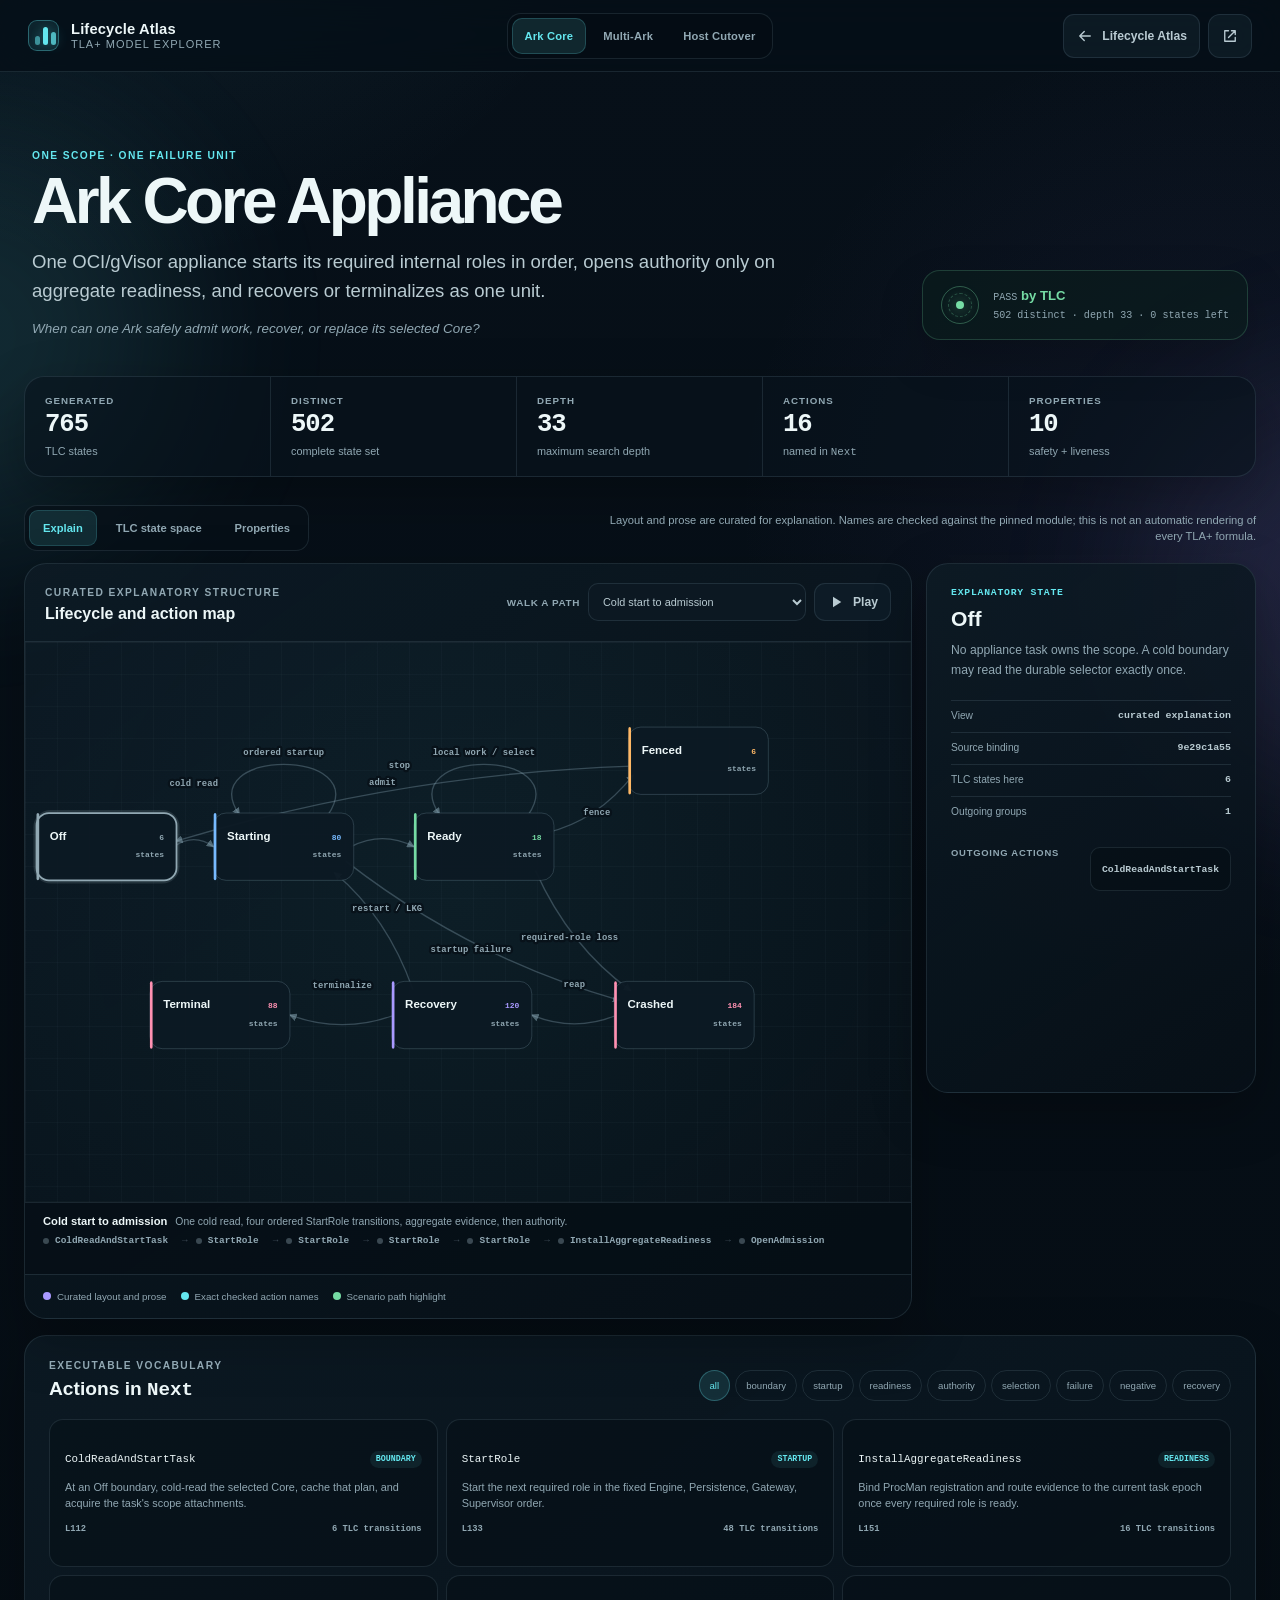
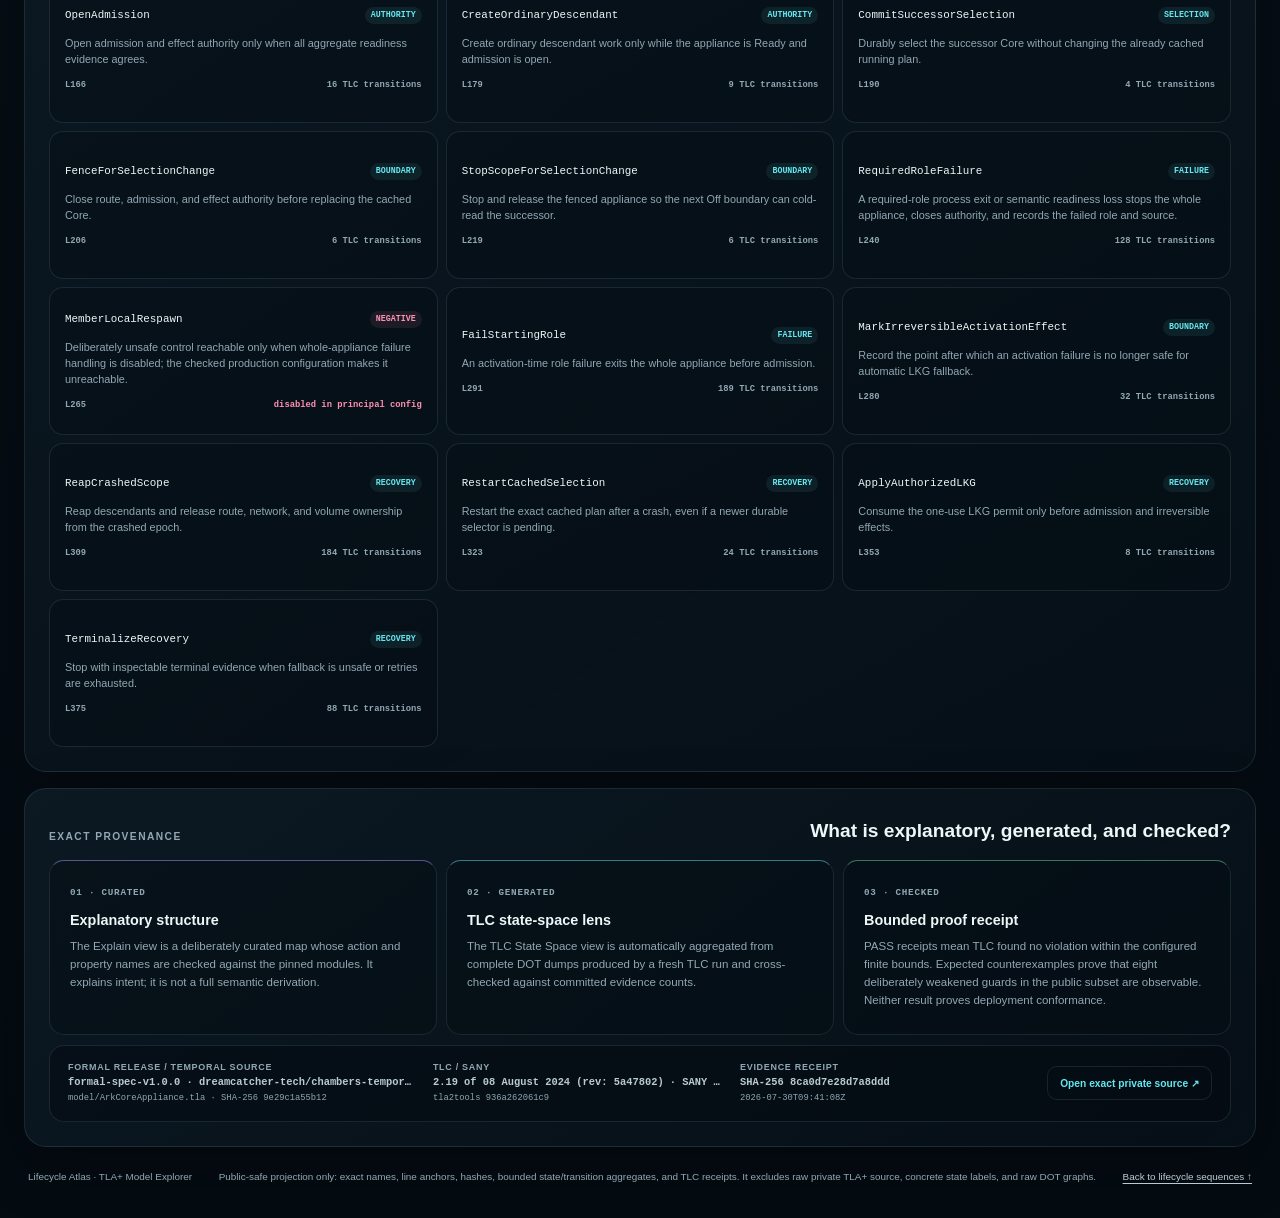
==== commit 919ae036: "Surface formal release in Lifecycle Atlas" ====
--- a/site/tla/index.html
+++ b/site/tla/index.html
@@ -144,7 +144,7 @@
         </div>
         <div class="source-receipt">
           <div>
-            <span class="receipt-label">Temporal source</span>
+            <span class="receipt-label">Formal release / temporal source</span>
             <strong id="receiptCommit">—</strong>
             <small id="receiptModule">—</small>
           </div>
--- a/site/styles.css
+++ b/site/styles.css
@@ -322,6 +322,8 @@
     text-decoration: none;
   }
   .source-document-link:hover { border-color: rgba(100, 231, 239, 0.34); background: rgba(100, 231, 239, 0.08); }
+  .formal-authority-link { border-color: rgba(169, 153, 255, 0.24); background: rgba(169, 153, 255, 0.055); color: #c7bcff; }
+  .formal-authority-link:hover { border-color: rgba(169, 153, 255, 0.42); background: rgba(169, 153, 255, 0.1); }
 
   main { min-width: 0; padding: 48px clamp(24px, 3.5vw, 58px) 30px; }
   .scene-heading { display: flex; align-items: end; justify-content: space-between; gap: 36px; min-height: 151px; max-width: 1360px; margin: 0 auto 29px; }
